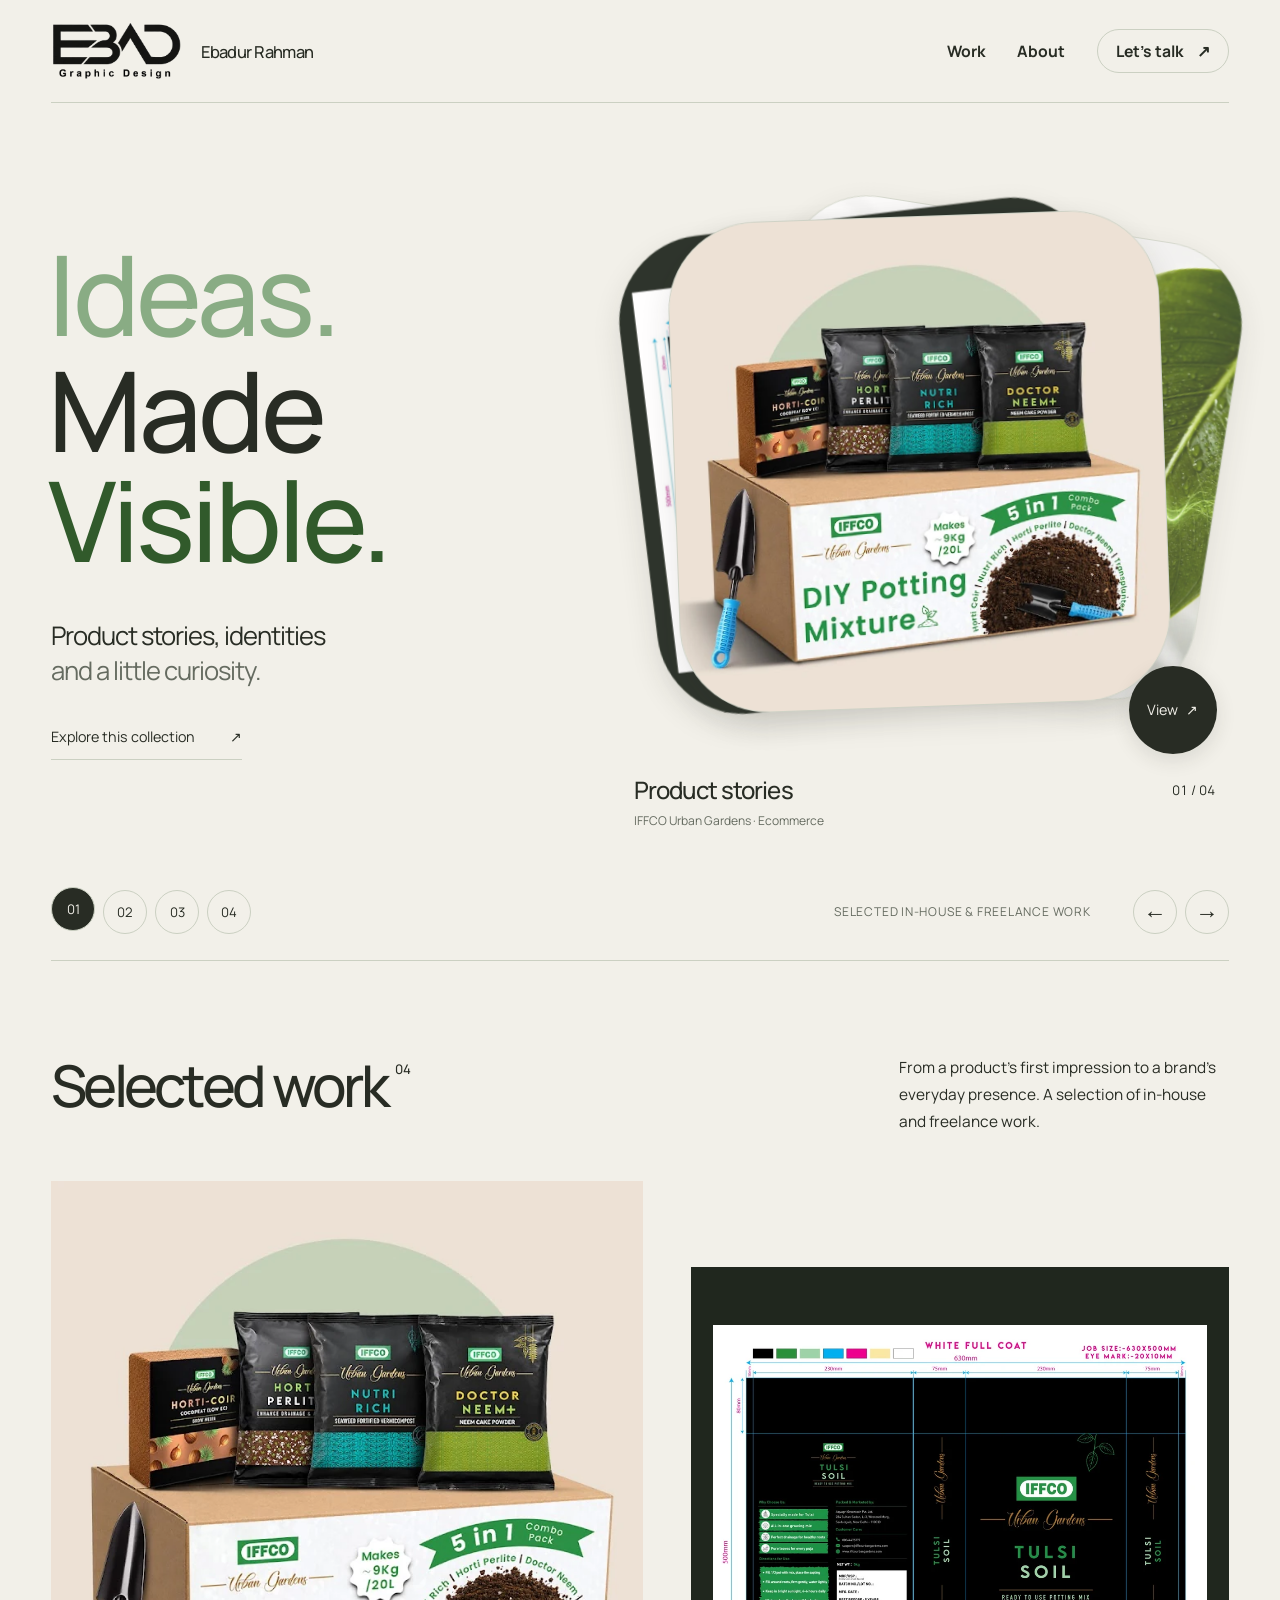
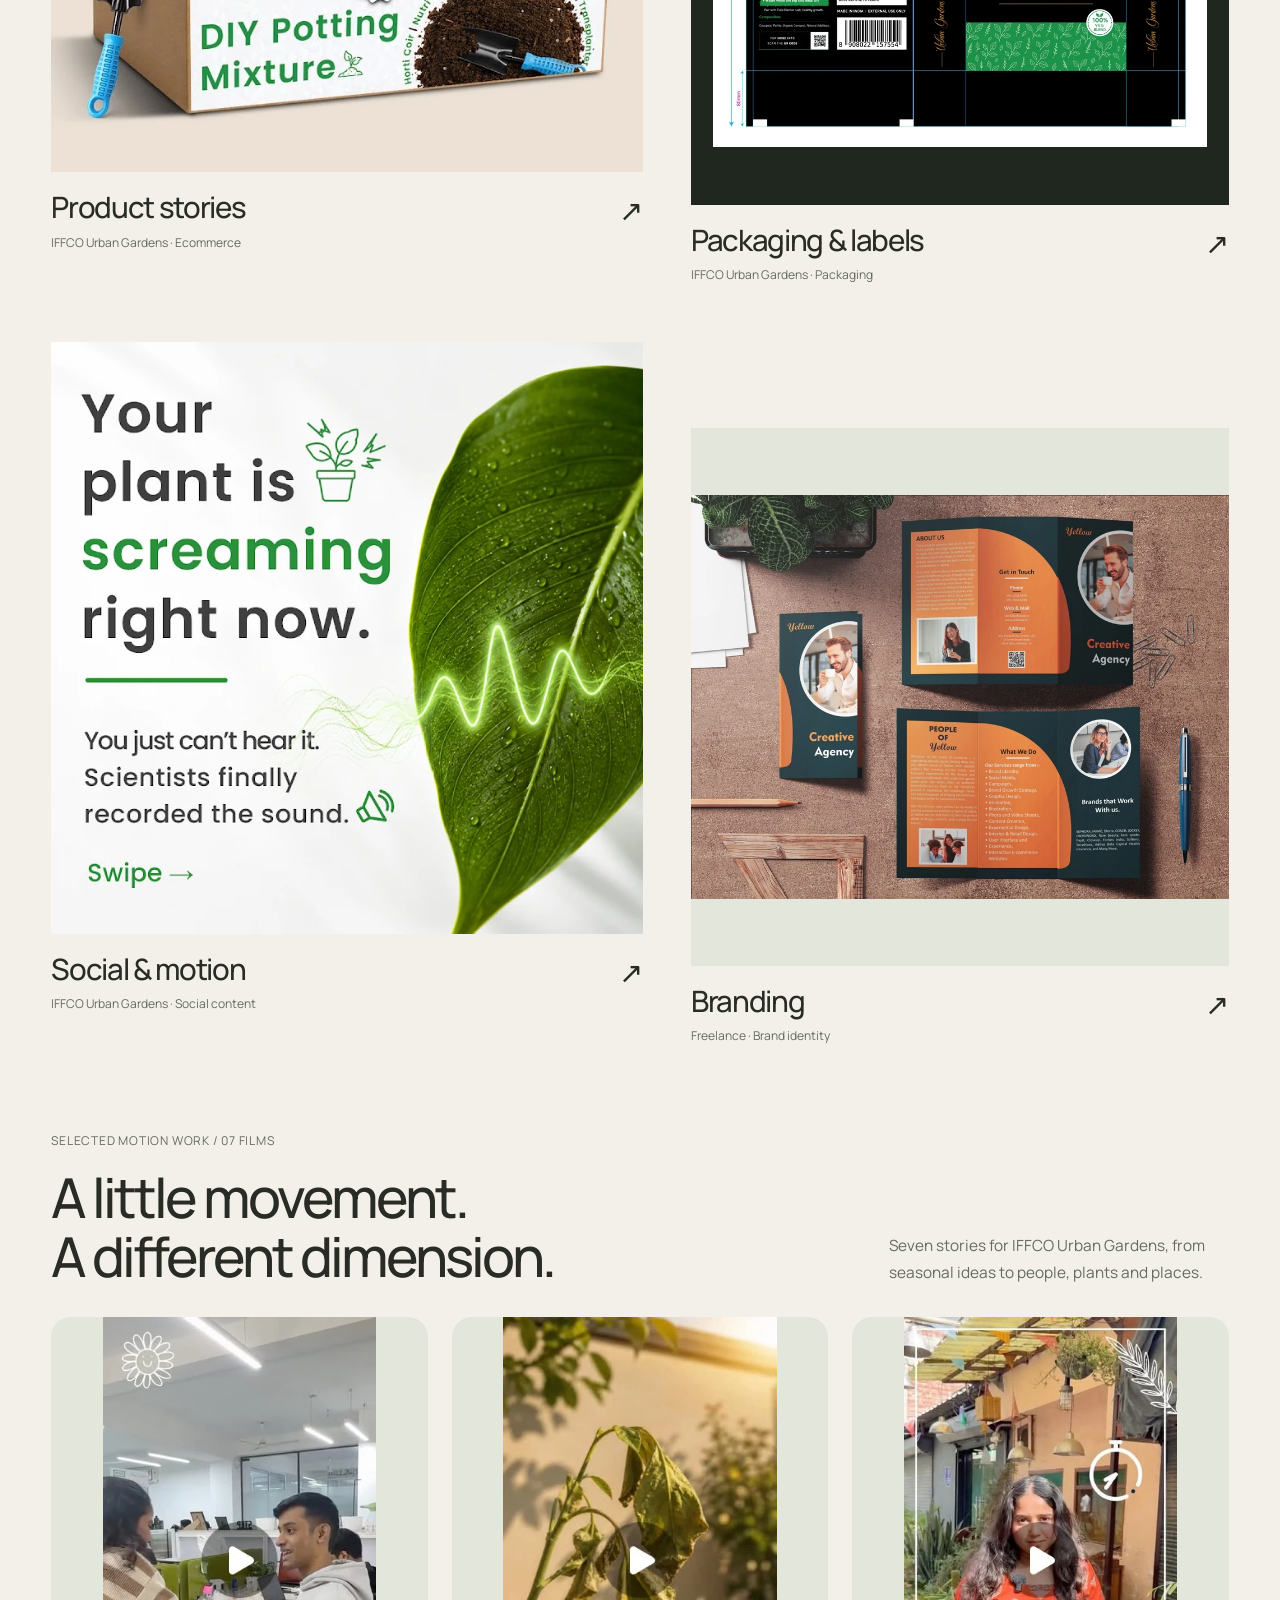
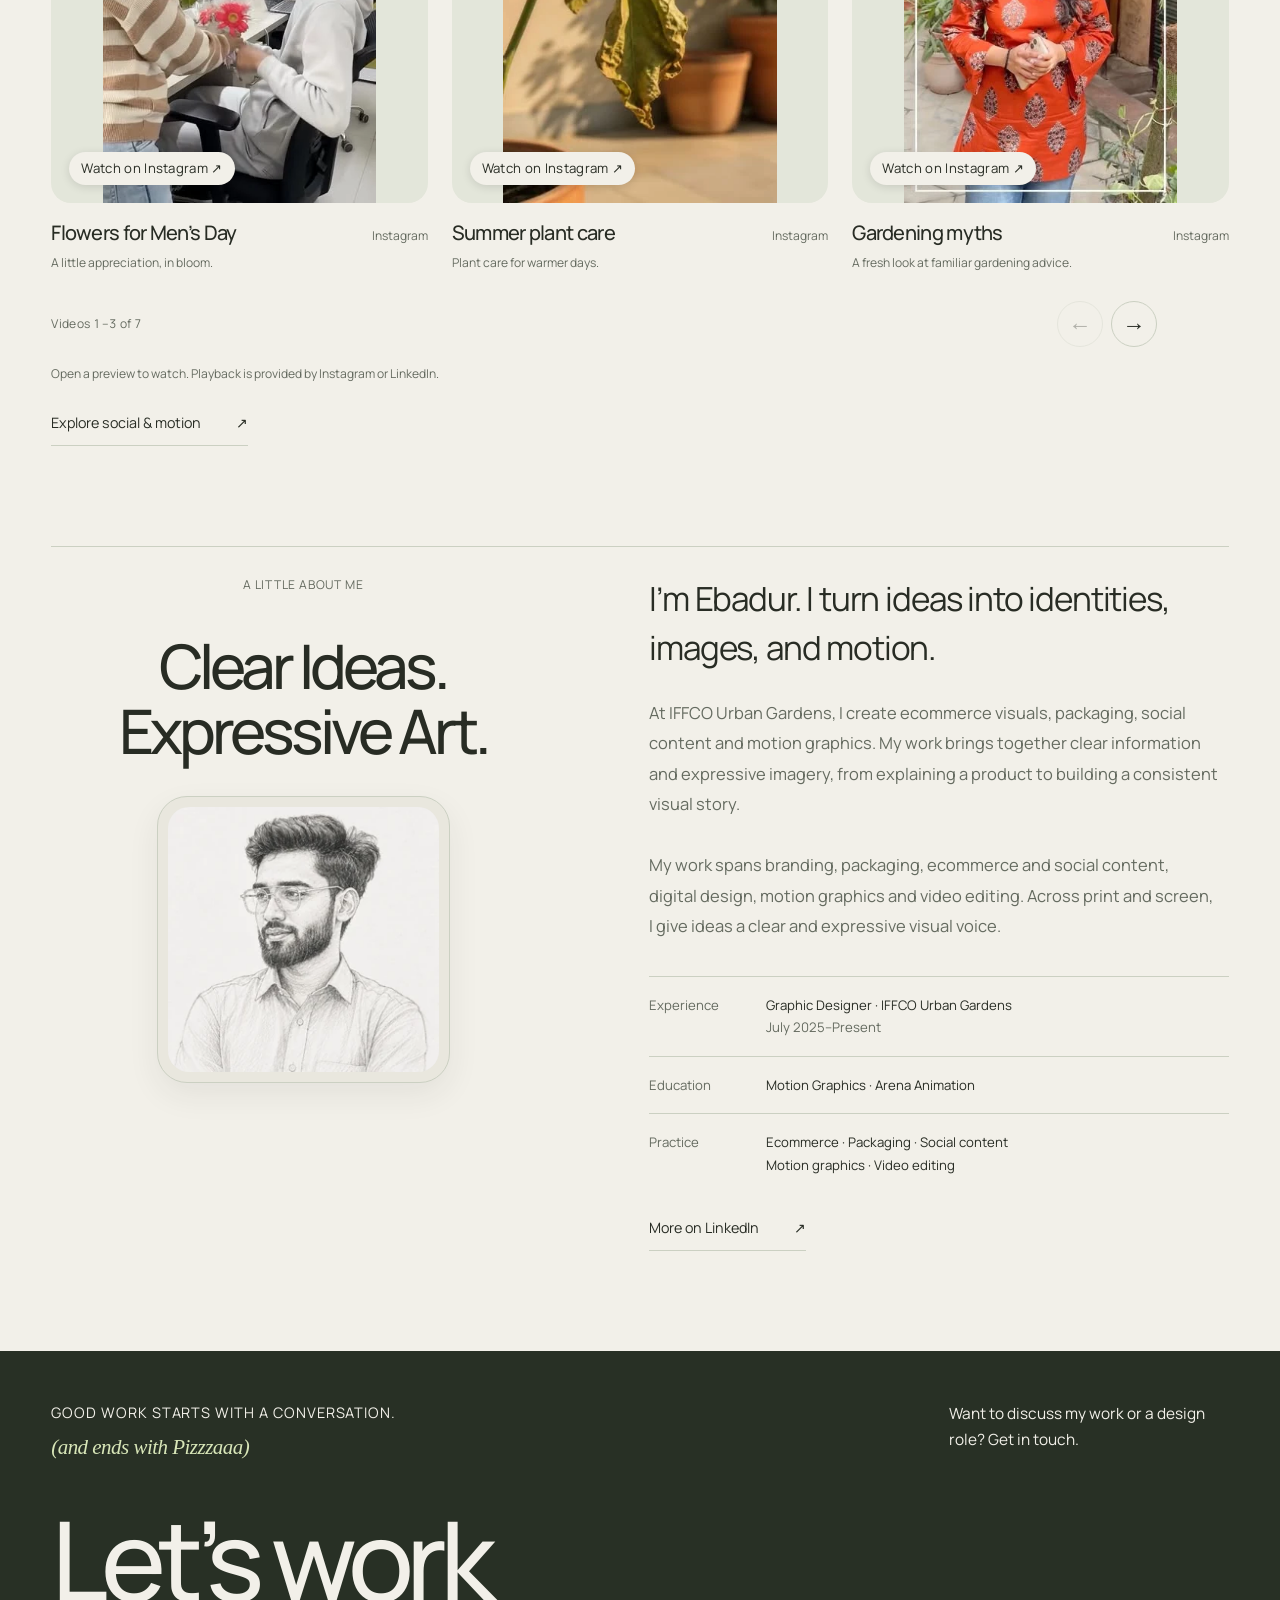
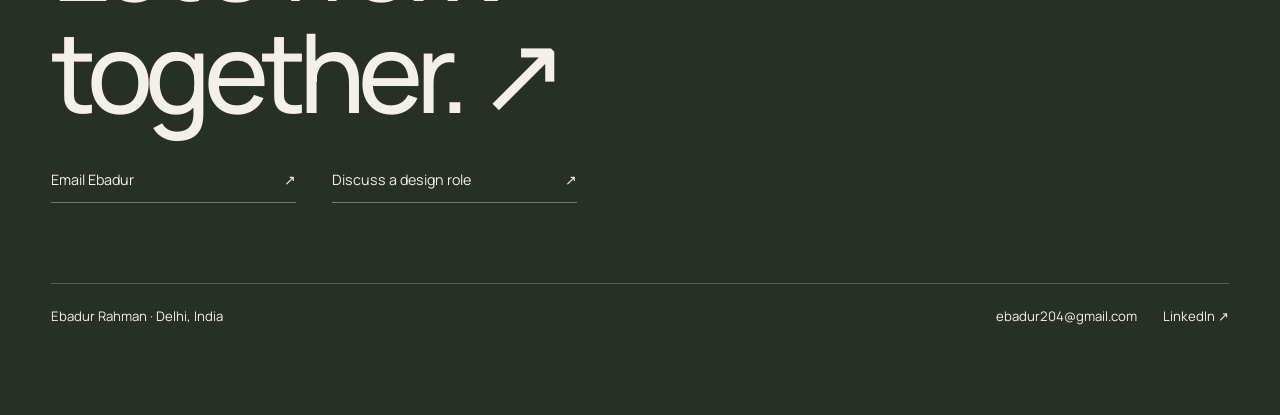
==== index.html @ c2dd3a6b "Add files via upload" ====
<!doctype html>
<html lang="en"><head><meta charset="utf-8"><meta name="viewport" content="width=device-width,initial-scale=1"><meta name="theme-color" content="#f2f0e9"><title>Ebadur Rahman — Graphic Designer &amp; Video Editor</title><meta name="description" content="Graphic design and motion for products and brands. Explore Ebadur Rahman’s ecommerce, packaging, social and identity work."><meta property="og:type" content="website"><meta property="og:title" content="Ebadur Rahman — Graphic Designer &amp; Video Editor"><meta property="og:description" content="Graphic design and motion for products and brands. Explore Ebadur Rahman’s ecommerce, packaging, social and identity work."><meta name="twitter:card" content="summary"><link rel="icon" href="./favicon.svg" type="image/svg+xml"><link rel="preload" href="./assets/manrope-latin.woff2" as="font" type="font/woff2" crossorigin><link rel="stylesheet" href="./styles.css?v=20261007-launch"><link rel="stylesheet" href="./card-previews.css?v=20261007-launch"><link rel="stylesheet" href="./motion-gallery.css?v=20261007-social"><script src="./app.js?v=20261007-launch" defer></script><script src="./card-previews.js?v=20261007-launch" defer></script><script src="./motion-gallery.js?v=20261007-social" defer></script><script src="./hero-words.js?v=20261007-launch" defer></script><link rel="stylesheet" href="./artwork-viewer.css?v=20261007-launch"><script src="./artwork-viewer.js?v=20261007-launch" defer></script><script src="./return-control.js?v=20261007-launch" defer></script><link rel="stylesheet" href="./social-embeds.css?v=20261007-social"><script src="./social-embeds.js?v=20261007-social" defer></script></head><body data-base="./" id="top"><a class="skip-link" href="#main">Skip to content</a><div class="read-progress" aria-hidden="true"></div>
<header class="site-header wrap"><a class="logo" href="./" aria-label="Ebadur Rahman — home"><span class="logo-mark" data-logo-index="0"><span class="logo-frame" data-logo-active="true" aria-hidden="true"><img src="./assets/display/logo-graphic-design-400.webp" width="400" height="185" alt="" decoding="async"></span><span class="logo-frame" data-logo-active="false" aria-hidden="true"><img src="./assets/display/logo-motion-graphics-400.webp" width="400" height="185" alt="" decoding="async"></span><span class="logo-frame" data-logo-active="false" aria-hidden="true"><img src="./assets/display/logo-uiux-400.webp" width="400" height="185" alt="" decoding="async"></span></span><span class="header-name">Ebadur Rahman</span></a><nav class="site-nav" aria-label="Main navigation"><a href="./#work">Work</a><a href="./#about">About</a><a class="pill" href="#contact">Let’s talk <span class="arrow" aria-hidden="true">↗</span></a></nav></header><main id="main"><section class="hero wrap" aria-labelledby="hero-title"><div class="hero-copy"><h1 id="hero-title" aria-label="Ideas. Made Visual."><span class="text-mask" aria-hidden="true"><span class="hero-ideas">Ideas.</span></span><span class="text-mask" aria-hidden="true"><span>Made <span class="hero-visual" data-hero-words aria-hidden="true"><span class="hero-word" data-hero-word data-word-active="true">Visual.</span><span class="hero-word" data-hero-word data-word-active="false">Visible.</span><span class="hero-word" data-hero-word data-word-active="false">Visceral.</span></span></span></span></h1><p class="hero-intro">Product stories, identities<br><span>and a little curiosity.</span></p><a class="text-link" href="work/product-stories/" data-selected-link data-project-link>Explore this collection <span class="arrow" aria-hidden="true">↗</span></a></div><div class="artwork-feature" data-deck><div class="artwork-stage" aria-label="Selected artwork stack. Use the numbered controls to explore collections."><div class="artwork-deck"><div class="deck-layer" data-depth="2" data-kind="social" aria-hidden="true"><img src="./assets/social-1.webp" srcset="./assets/social-1-480.webp 480w, ./assets/social-1.webp 720w" sizes="(max-width: 720px) 90vw, 46vw" width="720" height="720" alt="" class="" loading="eager" decoding="async"></div><div class="deck-layer" data-depth="1" data-kind="packaging" aria-hidden="true"><img src="./assets/display/packaging-tulsi-soil-960.webp" sizes="(max-width: 720px) 90vw, 46vw" width="1600" height="1367" alt="" class="" loading="eager" decoding="async"  srcset="./assets/display/packaging-tulsi-soil-480.webp 480w, ./assets/display/packaging-tulsi-soil-960.webp 960w, ./assets/display/packaging-tulsi-soil-1600.webp 1600w"></div><div class="deck-layer" data-depth="0" data-kind="product"><img src="./assets/ecommerce-1.webp" srcset="./assets/ecommerce-1-480.webp 480w, ./assets/ecommerce-1.webp 720w" sizes="(max-width: 720px) 90vw, 46vw" width="720" height="720" alt="IFFCO Urban Gardens DIY Potting Mixture packs in a cream and sage product composition" class="" fetchpriority="high" decoding="async"></div></div><a class="view-orb" href="work/product-stories/" data-selected-link data-project-link aria-label="View Product stories">View <span aria-hidden="true">↗</span></a></div><div class="artwork-caption" aria-live="polite" aria-atomic="true"><div><h2 data-title>Product stories</h2><p data-meta>IFFCO Urban Gardens · Ecommerce</p></div><span class="counter" data-counter>01 / 04</span></div></div></section><div class="deck-controls wrap js-only"><div class="deck-tabs" role="group" aria-label="Choose a collection"><button type="button" data-select="0" aria-label="01 Product stories" aria-pressed="true">01</button><button type="button" data-select="1" aria-label="02 Packaging &amp; labels" aria-pressed="false">02</button><button type="button" data-select="2" aria-label="03 Social &amp; motion" aria-pressed="false">03</button><button type="button" data-select="3" aria-label="04 Branding" aria-pressed="false">04</button></div><span class="eyebrow muted">Selected in-house &amp; freelance work</span><div class="deck-arrows"><button type="button" data-step="-1" aria-label="Previous collection">←</button><button type="button" data-step="1" aria-label="Next collection">→</button></div></div>
<section class="section wrap" id="work" aria-labelledby="work-title"><div class="section-heading" data-reveal><h2 id="work-title">Selected work<sup aria-hidden="true">04</sup></h2><p>From a product’s first impression to a brand’s everyday presence. A selection of in-house and freelance work.</p></div><div class="work-grid"><a class="work-card" href="work/product-stories/" data-project-link data-reveal data-preview><span class="work-art product"><img src="./assets/ecommerce-1.webp" srcset="./assets/ecommerce-1-480.webp 480w, ./assets/ecommerce-1.webp 720w" sizes="(max-width: 720px) 90vw, 46vw" width="720" height="720" alt="IFFCO Urban Gardens DIY Potting Mixture packs in a cream and sage product composition" class="work-cover work-preview-frame" data-preview-frame="0" data-preview-current="true" loading="lazy" decoding="async"><img data-preview-src="./assets/ecommerce-4.webp" data-preview-srcset="./assets/ecommerce-4-480.webp 480w, ./assets/ecommerce-4.webp 720w" sizes="(max-width: 720px) 90vw, 46vw" width="720" height="720" alt="" aria-hidden="true" class="work-alternate work-preview-frame" data-preview-frame="1" data-preview-current="false" loading="lazy" decoding="async"><img data-preview-src="./assets/ecommerce-6.webp" data-preview-srcset="./assets/ecommerce-6-480.webp 480w, ./assets/ecommerce-6.webp 720w" sizes="(max-width: 720px) 90vw, 46vw" width="720" height="720" alt="" aria-hidden="true" class="work-preview work-preview-frame" data-preview-frame="2" data-preview-current="false" loading="lazy" decoding="async"><span class="work-open" aria-hidden="true">Explore More <span>↗</span></span></span><div class="work-info"><h3>Product stories</h3><p>IFFCO Urban Gardens · Ecommerce</p><span class="arrow" aria-hidden="true">↗</span></div></a><a class="work-card" href="work/packaging-labels/" data-project-link data-reveal data-preview><span class="work-art packaging"><img src="./assets/display/packaging-tulsi-soil-960.webp" sizes="(max-width: 720px) 90vw, 46vw" width="1600" height="1367" alt="IFFCO Tulsi Soil packaging layout in black and green with front, back, side panels and print guides" class="work-cover work-preview-frame" loading="lazy" decoding="async" data-preview-frame="0" data-preview-current="true" srcset="./assets/display/packaging-tulsi-soil-480.webp 480w, ./assets/display/packaging-tulsi-soil-960.webp 960w, ./assets/display/packaging-tulsi-soil-1600.webp 1600w"><img data-preview-src="./assets/display/packaging-epsom-salt-960.webp" sizes="(max-width: 720px) 90vw, 46vw" width="5000" height="4273" alt="" class="work-alternate work-preview-frame" loading="lazy" decoding="async" data-preview-frame="1" data-preview-current="false" data-preview-srcset="./assets/display/packaging-epsom-salt-480.webp 480w, ./assets/display/packaging-epsom-salt-960.webp 960w, ./assets/display/packaging-epsom-salt-1600.webp 1600w, ./assets/display/packaging-epsom-salt-2160.webp 2160w"><img data-preview-src="./assets/display/packaging-npk-960.webp" sizes="(max-width: 720px) 90vw, 46vw" width="1600" height="540" alt="" class="work-alternate work-preview-frame" loading="lazy" decoding="async" data-preview-frame="2" data-preview-current="false" data-preview-srcset="./assets/display/packaging-npk-480.webp 480w, ./assets/display/packaging-npk-960.webp 960w, ./assets/display/packaging-npk-1600.webp 1600w"><span class="work-open" aria-hidden="true">Explore More <span>↗</span></span></span><div class="work-info"><h3>Packaging &amp; labels</h3><p>IFFCO Urban Gardens · Packaging</p><span class="arrow" aria-hidden="true">↗</span></div></a><a class="work-card" href="work/social-motion/" data-project-link data-reveal data-preview><span class="work-art social"><img src="./assets/social-1.webp" srcset="./assets/social-1-480.webp 480w, ./assets/social-1.webp 720w" sizes="(max-width: 720px) 90vw, 46vw" width="720" height="720" alt="Green leaf and a luminous waveform beside the headline Your plant is screaming right now" class="work-cover work-preview-frame" data-preview-frame="0" data-preview-current="true" loading="lazy" decoding="async"><img data-preview-src="./assets/social-2.webp" data-preview-srcset="./assets/social-2-480.webp 480w, ./assets/social-2.webp 720w" sizes="(max-width: 720px) 90vw, 46vw" width="720" height="720" alt="" aria-hidden="true" class="work-alternate work-preview-frame" data-preview-frame="1" data-preview-current="false" loading="lazy" decoding="async"><img data-preview-src="./assets/social-3.webp" data-preview-srcset="./assets/social-3-480.webp 480w, ./assets/social-3.webp 720w" sizes="(max-width: 720px) 90vw, 46vw" width="720" height="720" alt="" aria-hidden="true" class="work-preview work-preview-frame" data-preview-frame="2" data-preview-current="false" loading="lazy" decoding="async"><span class="work-open" aria-hidden="true">Explore More <span>↗</span></span></span><div class="work-info"><h3>Social &amp; motion</h3><p>IFFCO Urban Gardens · Social content</p><span class="arrow" aria-hidden="true">↗</span></div></a><a class="work-card" href="work/bright-edge/" data-project-link data-reveal data-preview><span class="work-art brand"><img src="./assets/display/branding-yellow-agency-trifold-960.webp" sizes="(max-width: 720px) 90vw, 46vw" width="1600" height="1200" alt="Yellow creative agency brochure mockups in orange and dark teal" class="work-cover work-preview-frame" data-preview-frame="0" data-preview-current="true" loading="lazy" decoding="async" srcset="./assets/display/branding-yellow-agency-trifold-480.webp 480w, ./assets/display/branding-yellow-agency-trifold-960.webp 960w, ./assets/branding-yellow-agency-trifold.jpeg 1600w"><img data-preview-src="./assets/display/branding-red-dash-media-brochure-960.webp" sizes="(max-width: 720px) 90vw, 46vw" width="1600" height="1200" alt="" aria-hidden="true" class="work-alternate work-preview-frame" data-preview-frame="1" data-preview-current="false" loading="lazy" decoding="async" data-preview-srcset="./assets/display/branding-red-dash-media-brochure-480.webp 480w, ./assets/display/branding-red-dash-media-brochure-960.webp 960w, ./assets/display/branding-red-dash-media-brochure-1600.webp 1600w"><img data-preview-src="./assets/display/brightedge-sign-960.webp" sizes="(max-width: 720px) 90vw, 46vw" width="1400" height="1938" alt="" aria-hidden="true" class="work-preview work-preview-frame" data-preview-frame="2" data-preview-current="false" loading="lazy" decoding="async" data-preview-srcset="./assets/display/brightedge-sign-480.webp 480w, ./assets/display/brightedge-sign-960.webp 960w, ./assets/display/brightedge-sign-1400.webp 1400w"><span class="work-open" aria-hidden="true">Explore More <span>↗</span></span></span><div class="work-info"><h3>Branding</h3><p>Freelance · Brand identity</p><span class="arrow" aria-hidden="true">↗</span></div></a></div></section>
<section class="film-gallery wrap" id="motion" aria-labelledby="home-motion-title" data-motion-gallery><div class="film-gallery-heading"><div><p class="eyebrow muted">Selected motion work / 07 films</p><h2 id="home-motion-title">A little movement.<br>A different dimension.</h2></div><p>Seven stories for IFFCO Urban Gardens, from seasonal ideas to people, plants and places.</p></div><p class="sr-only" id="home-motion-help">When this gallery is focused, use the left and right arrow keys to scroll between videos. Open a preview to watch its original social post.</p><div class="motion-rail" id="home-motion-rail" data-motion-rail role="group" aria-label="Seven selected films" aria-describedby="home-motion-help" tabindex="0"><article class="motion-card" aria-labelledby="home-film-1-title"><div class="motion-player"><a class="motion-preview" data-social-video data-video-index="0" data-video-title="Flowers for Men’s Day" data-provider="Instagram" data-embed-src="https://www.instagram.com/p/DRTbIB-DezY/embed/?cr=1&amp;v=14" href="https://www.instagram.com/p/DRTbIB-DezY/" target="_blank" rel="noopener noreferrer" aria-label="Watch Flowers for Men’s Day on Instagram"><img src="./assets/social-video-01.webp" alt="Preview of Flowers for Men’s Day" width="360" height="640" loading="lazy" decoding="async"><span class="motion-preview-label">Watch on Instagram ↗</span></a></div><div class="motion-card-heading"><h3 id="home-film-1-title">Flowers for Men’s Day</h3><span class="motion-platform">Instagram</span></div><p class="motion-card-meta">A little appreciation, in bloom.</p></article><article class="motion-card" aria-labelledby="home-film-2-title"><div class="motion-player"><a class="motion-preview" data-social-video data-video-index="1" data-video-title="Summer plant care" data-provider="Instagram" data-embed-src="https://www.instagram.com/p/DZB9IclFeFu/embed/?cr=1&amp;v=14" href="https://www.instagram.com/reel/DZB9IclFeFu/" target="_blank" rel="noopener noreferrer" aria-label="Watch Summer plant care on Instagram"><img src="./assets/social-video-02.webp" alt="Preview of Summer plant care" width="361" height="640" loading="lazy" decoding="async"><span class="motion-preview-label">Watch on Instagram ↗</span></a></div><div class="motion-card-heading"><h3 id="home-film-2-title">Summer plant care</h3><span class="motion-platform">Instagram</span></div><p class="motion-card-meta">Plant care for warmer days.</p></article><article class="motion-card" aria-labelledby="home-film-3-title"><div class="motion-player"><a class="motion-preview" data-social-video data-video-index="2" data-video-title="Gardening myths" data-provider="Instagram" data-embed-src="https://www.instagram.com/p/DZmBWjbIF2E/embed/?cr=1&amp;v=14" href="https://www.instagram.com/reel/DZmBWjbIF2E/" target="_blank" rel="noopener noreferrer" aria-label="Watch Gardening myths on Instagram"><img src="./assets/social-video-03.webp" alt="Preview of Gardening myths" width="360" height="640" loading="lazy" decoding="async"><span class="motion-preview-label">Watch on Instagram ↗</span></a></div><div class="motion-card-heading"><h3 id="home-film-3-title">Gardening myths</h3><span class="motion-platform">Instagram</span></div><p class="motion-card-meta">A fresh look at familiar gardening advice.</p></article><article class="motion-card" aria-labelledby="home-film-4-title"><div class="motion-player"><a class="motion-preview" data-social-video data-video-index="3" data-video-title="New Year plant stories" data-provider="Instagram" data-embed-src="https://www.instagram.com/p/DStzoTmDAmr/embed/?cr=1&amp;v=14" href="https://www.instagram.com/reel/DStzoTmDAmr/" target="_blank" rel="noopener noreferrer" aria-label="Watch New Year plant stories on Instagram"><img src="./assets/social-video-04.webp" alt="Preview of New Year plant stories" width="512" height="640" loading="lazy" decoding="async"><span class="motion-preview-label">Watch on Instagram ↗</span></a></div><div class="motion-card-heading"><h3 id="home-film-4-title">New Year plant stories</h3><span class="motion-platform">Instagram</span></div><p class="motion-card-meta">Starting a new year with a little green.</p></article><article class="motion-card" aria-labelledby="home-film-5-title"><div class="motion-player"><a class="motion-preview" data-social-video data-video-index="4" data-video-title="Gardens through Gardeners’ Lens" data-provider="LinkedIn" data-embed-src="https://www.linkedin.com/embed/feed/update/urn:li:activity:7495807704121167872?compact=true" href="https://www.linkedin.com/posts/iffcourbangardens_gardens-through-gardeners-lens-world-photography-activity-7495807704121167872-G7z3" target="_blank" rel="noopener noreferrer" aria-label="Watch Gardens through Gardeners’ Lens on LinkedIn"><img src="./assets/social-video-05.webp" alt="Preview of Gardens through Gardeners’ Lens" width="540" height="960" loading="lazy" decoding="async"><span class="motion-preview-label">Watch on LinkedIn ↗</span></a></div><div class="motion-card-heading"><h3 id="home-film-5-title">Gardens through Gardeners’ Lens</h3><span class="motion-platform">LinkedIn</span></div><p class="motion-card-meta">World Photography Day.</p></article><article class="motion-card" aria-labelledby="home-film-6-title"><div class="motion-player"><a class="motion-preview" data-social-video data-video-index="5" data-video-title="A greener workstation" data-provider="LinkedIn" data-embed-src="https://www.linkedin.com/embed/feed/update/urn:li:activity:7461013797382553601?compact=true" href="https://www.linkedin.com/posts/iffcourbangardens_indias-summers-vs-wrokstation-activity-7461013797382553601-vaxZ" target="_blank" rel="noopener noreferrer" aria-label="Watch A greener workstation on LinkedIn"><img src="./assets/social-video-06.webp" alt="Preview of A greener workstation" width="720" height="792" loading="lazy" decoding="async"><span class="motion-preview-label">Watch on LinkedIn ↗</span></a></div><div class="motion-card-heading"><h3 id="home-film-6-title">A greener workstation</h3><span class="motion-platform">LinkedIn</span></div><p class="motion-card-meta">India’s summers, workspaces and greenery.</p></article><article class="motion-card" aria-labelledby="home-film-7-title"><div class="motion-player"><a class="motion-preview" data-social-video data-video-index="6" data-video-title="The Garden Nest" data-provider="LinkedIn" data-embed-src="https://www.linkedin.com/embed/feed/update/urn:li:activity:7453312917422149632?compact=true" href="https://www.linkedin.com/posts/iffcourbangardens_murali-krishna-founder-of-the-garden-nest-activity-7453312917422149632-hyEy" target="_blank" rel="noopener noreferrer" aria-label="Watch The Garden Nest on LinkedIn"><img src="./assets/social-video-07.webp" alt="Preview of The Garden Nest" width="698" height="960" loading="lazy" decoding="async"><span class="motion-preview-label">Watch on LinkedIn ↗</span></a></div><div class="motion-card-heading"><h3 id="home-film-7-title">The Garden Nest</h3><span class="motion-platform">LinkedIn</span></div><p class="motion-card-meta">Murali Krishna shares his IFFCO Urban Gardens experience.</p></article></div><div class="motion-rail-controls" hidden><p class="motion-rail-status" data-motion-status role="status" aria-live="polite" aria-atomic="true">7 videos</p><div class="motion-rail-buttons"><button class="motion-rail-button" type="button" data-motion-prev aria-label="Previous video" aria-controls="home-motion-rail" disabled>←</button><button class="motion-rail-button" type="button" data-motion-next aria-label="Next video" aria-controls="home-motion-rail">→</button></div></div><p class="film-gallery-note">Open a preview to watch. Playback is provided by Instagram or LinkedIn.</p><a class="text-link film-gallery-link" href="./work/social-motion/">Explore social &amp; motion <span class="arrow" aria-hidden="true">↗</span></a></section>
<section class="about wrap" id="about" aria-labelledby="about-title"><div class="about-identity" data-reveal><p class="eyebrow muted">A little about me</p><h2 id="about-title">Clear Ideas.<br>Expressive Art.</h2><figure class="about-portrait"><img src="./assets/display/ebadur-portrait-277.webp" alt="Black-and-white illustrated portrait of Ebadur Rahman" width="277" height="271" loading="lazy" decoding="async"></figure></div><div data-reveal><p class="about-intro">I’m Ebadur. I turn ideas into identities, images, and motion.</p><p class="about-description">At IFFCO Urban Gardens, I create ecommerce visuals, packaging, social content and motion graphics. My work brings together clear information and expressive imagery, from explaining a product to building a consistent visual story.<br><br>My work spans branding, packaging, ecommerce and social content, digital design, motion graphics and video editing. Across print and screen, I give ideas a clear and expressive visual voice.</p><dl class="facts"><div><dt>Experience</dt><dd>Graphic Designer · IFFCO Urban Gardens<br><span class="muted">July 2025–Present</span></dd></div><div><dt>Education</dt><dd>Motion Graphics · Arena Animation</dd></div><div><dt>Practice</dt><dd>Ecommerce · Packaging · Social content<br>Motion graphics · Video editing</dd></div></dl><a class="text-link" href="https://www.linkedin.com/in/ebadur-rahman-415523361" target="_blank" rel="noopener noreferrer">More on LinkedIn <span class="arrow" aria-hidden="true">↗</span></a></div></section></main><footer class="contact" id="contact"><div class="wrap"><div class="contact-top"><p class="eyebrow">Good work starts with a conversation.<span class="contact-aside">(and ends with Pizzzaaa)</span></p><p>Want to discuss my work or a design role? Get in touch.</p></div><h2>Let’s work<span>together. <span aria-hidden="true" style="display:inline">↗</span></span></h2><div class="contact-actions"><a class="text-link" href="mailto:ebadur204@gmail.com">Email Ebadur <span class="arrow" aria-hidden="true">↗</span></a><a class="text-link" href="mailto:ebadur204@gmail.com?subject=Let%E2%80%99s%20discuss%20a%20design%20role">Discuss a design role <span class="arrow" aria-hidden="true">↗</span></a></div><div class="footer-bottom"><span>Ebadur Rahman · Delhi, India</span><div class="footer-links"><a href="mailto:ebadur204@gmail.com">ebadur204@gmail.com</a><a href="https://www.linkedin.com/in/ebadur-rahman-415523361" target="_blank" rel="noopener noreferrer">LinkedIn ↗</a></div></div></div></footer>
<a class="floating-return" hidden href="#top" aria-label="Back to top" title="Back to top"><svg viewBox="0 0 24 24" aria-hidden="true"><path d="M12 20V4m-7 7 7-7 7 7"/></svg></a>
<dialog class="art-dialog" aria-label="Artwork viewer"><div class="dialog-top"><p data-dialog-caption aria-live="polite"></p><button type="button" class="dialog-close" data-dialog-close aria-label="Close artwork viewer">Close ×</button></div><img class="dialog-image" alt=""><div class="dialog-bottom"><span data-dialog-count aria-live="polite"></span><div class="dialog-controls"><button class="circle-button" type="button" data-dialog-prev aria-label="Previous artwork">←</button><button class="circle-button" type="button" data-dialog-next aria-label="Next artwork">→</button></div></div></dialog></body></html>
---- styles.css ----
/* Ebadur Rahman — portfolio. The artwork is the color palette. */
@font-face{font-family:Manrope;src:url('assets/manrope-latin.woff2') format('woff2');font-weight:200 800;font-style:normal;font-display:swap}
:root{color-scheme:light;--paper:#f2f0e9;--ink:#282c24;--muted:#656b60;--line:#cbd0c2;--mat:#e3e6da;--accent:#465d36;--dark:#283025;--ease:cubic-bezier(.2,.8,.2,1);--gutter:clamp(20px,4vw,72px)}
*{box-sizing:border-box}html{scroll-behavior:smooth;scroll-padding-top:30px}body{margin:0;background:var(--paper);color:var(--ink);font-family:Manrope,Arial,sans-serif;font-size:17.6px;-webkit-font-smoothing:antialiased}body:has(dialog[open]){overflow:hidden}::selection{background:#d3dcc5;color:#282c24}a{color:inherit;text-decoration:none}button{font:inherit;color:inherit;cursor:pointer}button,a{-webkit-tap-highlight-color:transparent}button{border:0;background:none}img{display:block;max-width:100%;height:auto}h1,h2,h3,p,figure{margin:0}h1,h2,h3{font-weight:500}a:focus-visible,button:focus-visible{outline:2px solid var(--accent);outline-offset:6px}button:disabled{cursor:default} [hidden]{display:none!important}.wrap{width:min(calc(100% - var(--gutter)*2),1400px);margin-inline:auto}.skip-link{position:absolute;top:-100px;left:20px;z-index:20;background:var(--ink);color:var(--paper);padding:14px 22px}.skip-link:focus{top:12px}.sr-only{position:absolute;width:1px;height:1px;padding:0;overflow:hidden;clip:rect(0,0,0,0);white-space:nowrap;border:0}.eyebrow{font-size:12.1px;line-height:1.6;letter-spacing:.065em;text-transform:uppercase}.muted{color:var(--muted)}.arrow{display:inline-block;transition:transform .3s var(--ease)}
.site-header{display:flex;align-items:center;justify-content:space-between;gap:24px;padding-block:20px;border-bottom:1px solid var(--line)}.logo{font-size:27px;font-weight:600;letter-spacing:-2px;min-height:44px;display:inline-flex;align-items:center}.site-nav{display:flex;align-items:center;gap:32px;font-size:15.73px;font-weight:700}.site-nav>a{min-height:44px;display:inline-flex;align-items:center;position:relative}.site-nav>a:not(.pill):after{content:'';position:absolute;inset:auto 0 8px;height:1px;background:currentColor;transform:scaleX(0);transform-origin:left;transition:transform .3s var(--ease)}.site-nav>a:hover:after{transform:scaleX(1)}.pill{border:1px solid var(--line);padding:10px 18px;border-radius:30px;gap:14px;transition:background .25s}.pill:hover{background:var(--mat)}.pill:hover .arrow{transform:translate(2px,-2px)}
.hero{display:grid;grid-template-columns:.9fr 1.1fr;align-items:center;gap:6%;padding-top:66px;padding-bottom:42px}.hero-name{margin-bottom:25px}.hero h1{font-size:clamp(68px,8.7vw,132px);line-height:.98;letter-spacing:-.035em;margin-left:-.025em}.text-mask{display:block;overflow:hidden;padding-bottom:.07em}.text-mask>span{display:block;animation:rise .85s var(--ease) both}.text-mask:nth-child(2)>span{animation-delay:.12s}.hero-role{font-size:15.4px;line-height:1.5;margin-top:20px}.hero-intro{font-size:clamp(20px,2vw,27px);letter-spacing:-.04em;line-height:1.4;max-width:360px;margin-top:36px}.hero-intro span{color:var(--muted)}.text-link{display:inline-flex;align-items:center;justify-content:space-between;gap:35px;border-bottom:1px solid var(--line);padding:13px 0;min-height:46px;font-size:14.3px}.text-link:hover .arrow{transform:translate(4px,-4px)}.hero .text-link{margin-top:25px}.artwork-feature{min-width:0}.artwork-stage{position:relative;aspect-ratio:1;perspective:1100px;touch-action:pan-y;user-select:none;margin:0 12px 22px;--mx:0deg;--my:0deg;--lift:0px}.artwork-deck{position:absolute;inset:8%;transform-style:preserve-3d;transform:rotateX(var(--mx)) rotateY(var(--my)) translateY(var(--lift));transition:transform .3s var(--ease)}.deck-layer{position:absolute;inset:0;display:flex;align-items:center;justify-content:center;overflow:hidden;background:var(--mat);border:1px solid rgba(101,107,96,.16);box-shadow:0 12px 30px rgba(40,44,36,.12);transform-origin:50% 80%;transition:transform .65s var(--ease),opacity .45s}.deck-layer img{width:100%;height:100%;object-fit:contain;pointer-events:none}.deck-layer[data-depth='2']{transform:translate(9%,-5%) rotate(9deg) scale(.94);opacity:.8}.deck-layer[data-depth='1']{transform:translate(-6%,-2%) rotate(-7deg) scale(.98);opacity:.94}.deck-layer[data-depth='0']{transform:rotate(-2deg);opacity:1}.deck-layer[data-kind='packaging']{background:#20271e;padding:16px}.artwork-stage:hover{--lift:-5px}.artwork-stage:hover .deck-layer[data-depth='2']{transform:translate(12%,-7%) rotate(12deg) scale(.94)}.artwork-stage:hover .deck-layer[data-depth='1']{transform:translate(-9%,-3%) rotate(-10deg) scale(.98)}.view-orb{position:absolute;right:0;bottom:0;width:88px;height:88px;border-radius:50%;background:var(--ink);color:var(--paper);display:flex;align-items:center;justify-content:center;gap:8px;font-size:14.3px;z-index:4;transition:transform .3s var(--ease),background .25s;box-shadow:0 6px 20px rgba(40,44,36,.12)}.view-orb:hover{background:var(--accent)}.artwork-caption{display:flex;justify-content:space-between;gap:16px;margin-inline:14px}.artwork-caption h2{font-size:24px;line-height:1.2;letter-spacing:-.04em}.artwork-caption p{font-size:12.1px;line-height:1.5;color:var(--muted);margin-top:7px}.counter{font-size:13.2px;font-variant-numeric:tabular-nums;white-space:nowrap;padding-top:5px}.deck-controls{display:flex;justify-content:space-between;align-items:center;gap:22px;border-bottom:1px solid var(--line);padding:18px 0 26px}.deck-tabs,.deck-arrows{display:flex;gap:8px}.deck-tabs button,.deck-arrows button,.circle-button{height:44px;width:44px;border:1px solid var(--line);border-radius:50%;display:inline-flex;align-items:center;justify-content:center;transition:background .25s,color .25s,transform .3s;font-size:13.2px}.deck-tabs button[aria-pressed=true]{background:var(--ink);color:var(--paper);transform:translateY(-3px)}.deck-tabs button:hover{transform:translateY(-3px)}.deck-arrows button{font-size:23px}.deck-arrows button:hover,.circle-button:hover{background:var(--mat)}.deck-controls .eyebrow{margin-left:auto;margin-right:20px}.deck-instructions{font-size:12.1px;color:var(--muted)}.js-only{display:none}.has-js .js-only{display:flex}
.section{padding-top:94px;padding-bottom:12px}.section-heading{display:grid;grid-template-columns:1fr 1fr;gap:30px;align-items:start;margin-bottom:45px}.section-heading h2{font-size:clamp(44px,4.5vw,65px);line-height:1.06;letter-spacing:-.065em}.section-heading h2 sup{font-size:13.2px;letter-spacing:0;vertical-align:top;line-height:2.2;margin-left:8px}.section-heading p{font-size:15.4px;line-height:1.75;max-width:330px;justify-self:end}.work-grid{display:grid;grid-template-columns:1.1fr 1fr;gap:58px 48px}.work-card{min-width:0;display:block}.work-card:nth-child(even){margin-top:86px}.work-art{display:block;position:relative;aspect-ratio:1;overflow:hidden;background:var(--mat)}.work-art img{width:100%;height:100%;object-fit:contain;transition:transform .75s var(--ease),opacity .5s var(--ease)}.work-art .work-alternate{position:absolute;inset:0;opacity:0;transform:scale(1.035);pointer-events:none}.work-art.packaging{padding:22px;background:#20271e}.work-art.packaging .work-alternate{padding:22px}.work-card:hover .work-art>.work-cover{transform:scale(1.03)}.work-card:hover .work-alternate,.work-card:focus-visible .work-alternate{opacity:1;transform:scale(1)}.work-open{position:absolute;right:18px;bottom:18px;background:var(--paper);border-radius:30px;padding:12px 16px;font-size:13.2px;opacity:0;transform:translateY(7px);transition:transform .3s,opacity .3s;display:flex;gap:18px;align-items:center}.work-card:hover .work-open,.work-card:focus-visible .work-open{opacity:1;transform:none}.work-info{display:grid;grid-template-columns:1fr auto;gap:8px 12px;padding-top:18px}.work-info h3{font-size:clamp(23px,2.3vw,34px);letter-spacing:-.045em;line-height:1.2}.work-info p{font-size:12.1px;color:var(--muted);line-height:1.5;grid-column:1}.work-info>.arrow{grid-column:2;grid-row:1/3;font-size:29px}.work-card:hover .work-info>.arrow{transform:translate(4px,-4px)}
.playground{padding-bottom:94px}.playground .section-heading{border-top:1px solid var(--line);padding-top:28px}.play-grid{display:grid;grid-template-columns:repeat(3,1fr);gap:28px;align-items:start}.play-grid figure:nth-child(2){padding-top:48px}.play-art{display:block;aspect-ratio:4/5;background:var(--mat);padding:12px;overflow:hidden}.play-art img{width:100%;height:100%;object-fit:contain;transition:transform .5s var(--ease)}.play-art:hover img{transform:scale(1.025)}figcaption{display:flex;justify-content:space-between;gap:16px;padding-top:12px;font-size:12.1px;line-height:1.6;color:var(--muted)}.about{border-top:1px solid var(--line);padding-top:28px;padding-bottom:100px;display:grid;grid-template-columns:1fr 1.15fr;gap:8%}.about h2{font-size:clamp(43px,4.8vw,67px);line-height:1.07;letter-spacing:-.064em;margin-top:38px}.about-intro{font-size:clamp(23px,2.6vw,36px);letter-spacing:-.035em;line-height:1.45;max-width:650px}.about-description{font-size:16.5px;line-height:1.85;margin-block:26px 34px;max-width:570px;color:var(--muted)}.facts{margin:0;font-size:13.2px;line-height:1.7}.facts>div{display:grid;grid-template-columns:95px 1fr;gap:22px;border-top:1px solid var(--line);padding:17px 0}.facts dt{color:var(--muted)}.facts dd{margin:0}.about .text-link{margin-top:12px}.contact{background:var(--dark);color:var(--paper);padding-top:50px;padding-bottom:25px}.contact-top{display:flex;justify-content:space-between;gap:30px;align-items:start}.contact-top>p:last-child{font-size:15.4px;line-height:1.7;max-width:280px}.contact h2{font-size:clamp(58px,8.6vw,132px);line-height:1.02;letter-spacing:-.068em;margin-top:40px}.contact h2 span{display:block}.contact-actions{display:flex;gap:36px;flex-wrap:wrap;margin-top:30px}.contact .text-link{border-color:#737c69;min-width:245px}.contact a:focus-visible{outline-color:var(--paper)}.footer-bottom{border-top:1px solid #59614f;margin-top:80px;padding-top:22px;display:flex;justify-content:space-between;gap:25px;align-items:center;font-size:13.2px;line-height:1.6}.footer-links{display:flex;gap:26px;flex-wrap:wrap}.footer-links a:hover{text-decoration:underline}.back-top{padding-block:12px}.back-top:hover .arrow{transform:translateY(-4px)}
.project-top{padding-top:26px}.back-link{font-size:13.2px;min-height:44px;display:inline-flex;align-items:center;gap:15px}.back-link:hover .arrow{transform:translateX(-4px)}.project-heading{display:grid;grid-template-columns:1.1fr 1fr;gap:7%;padding:43px 0 48px;align-items:end}.project-heading h1{font-size:clamp(65px,7.8vw,116px);line-height:.98;letter-spacing:-.073em;margin-top:24px;overflow-wrap:normal}.project-lead{font-size:clamp(17px,1.8vw,24px);line-height:1.55;letter-spacing:-.026em;max-width:460px;padding-bottom:5px}.case-hero{display:flex;align-items:center;justify-content:center;padding:36px;background:var(--mat);position:relative;overflow:hidden}.case-hero img{width:100%;max-width:720px;max-height:760px;object-fit:contain}.case-hero.packaging{background:#20271e;padding:54px 28px}.case-hero.packaging img{max-width:1100px;max-height:580px}.case-hero .enlarge-hint{position:absolute;right:18px;bottom:18px;background:var(--paper);color:var(--ink);border-radius:30px;padding:11px 16px;font-size:12.1px}.overview{display:grid;grid-template-columns:1fr 1fr;gap:8%;padding:55px 0 66px}.overview>p{font-size:19px;line-height:1.7;letter-spacing:-.025em;max-width:570px}.gallery-heading{border-top:1px solid var(--line);padding-top:28px;display:flex;justify-content:space-between;gap:30px;align-items:end;margin-bottom:32px}.gallery-heading h2{font-size:clamp(32px,3.5vw,49px);line-height:1.12;letter-spacing:-.05em}.gallery-heading .eyebrow{padding-bottom:4px}.gallery{display:grid;grid-template-columns:1fr 1fr;gap:38px 28px}.gallery figure{min-width:0}.gallery-art{display:block;background:var(--mat);aspect-ratio:1;position:relative;overflow:hidden}.gallery-art img{width:100%;height:100%;object-fit:contain;transition:transform .45s var(--ease)}.gallery-art:hover img{transform:scale(1.02)}.gallery-art:after{content:'↗';position:absolute;right:15px;bottom:15px;width:36px;height:36px;display:grid;place-items:center;background:var(--paper);border-radius:50%;opacity:0;transition:opacity .25s}.gallery-art:hover:after,.gallery-art:focus-visible:after{opacity:1}.gallery .wide{grid-column:1/-1}.gallery .wide .gallery-art{aspect-ratio:auto;padding:35px}.gallery .wide img{max-width:680px;max-height:750px;margin:auto}.gallery.packaging-gallery{grid-template-columns:1fr}.packaging-gallery .gallery-art{aspect-ratio:auto;padding:40px;background:#20271e}.packaging-gallery img{max-height:600px;object-fit:contain}.decisions{display:grid;grid-template-columns:1fr 1fr;gap:8%;padding:80px 0}.decisions h2{font-size:clamp(35px,3.8vw,53px);line-height:1.1;letter-spacing:-.06em}.decision-list{display:grid;gap:30px}.decision-list h3{font-size:17.6px;line-height:1.5;margin-bottom:8px}.decision-list p{font-size:15.4px;line-height:1.8;color:var(--muted);max-width:500px}.next-collection{display:grid;grid-template-columns:1fr auto;gap:18px;border-top:1px solid var(--line);padding:28px 0 70px}.next-collection strong{font-weight:500;font-size:clamp(34px,4.8vw,67px);letter-spacing:-.055em;line-height:1.13;grid-column:1}.next-collection>.arrow{font-size:62px;grid-row:1/3;grid-column:2;align-self:center}.next-collection:hover>.arrow{transform:translateX(8px)}.motion-section{border-top:1px solid var(--line);padding-top:30px;margin-top:65px}.motion-layout{display:grid;grid-template-columns:1fr 1fr;gap:40px;align-items:center}.motion-copy h2{font-size:clamp(35px,4vw,55px);line-height:1.1;letter-spacing:-.055em;margin:20px 0}.motion-copy p:not(.eyebrow){font-size:16.5px;line-height:1.8;max-width:420px;color:var(--muted)}.motion-video{background:#20271e;padding:20px;text-align:center}.motion-video video{display:block;width:100%;max-height:640px;object-fit:contain}.motion-video figcaption{color:var(--muted);text-align:left}.video-transcript{font-size:13.2px;line-height:1.7;margin-top:18px}.video-transcript summary{cursor:pointer;padding-block:8px}.video-transcript p{padding-top:8px}
.art-dialog{border:0;padding:22px;background:var(--paper);color:var(--ink);width:min(1100px,calc(100% - 32px));max-width:none;max-height:calc(100dvh - 32px);overflow:auto}.art-dialog::backdrop{background:rgba(16,21,14,.84);backdrop-filter:blur(8px)}.dialog-top{display:flex;align-items:center;justify-content:space-between;gap:20px;font-size:13.2px}.dialog-top p{max-width:80%;line-height:1.5}.dialog-close{min-width:44px;min-height:44px;padding:8px 0}.dialog-image{display:block;width:100%;height:min(68dvh,760px);object-fit:contain;margin-top:12px;background:var(--mat)}.dialog-bottom{display:flex;align-items:center;justify-content:space-between;gap:20px;margin-top:15px}.dialog-bottom span{font-size:13.2px}.dialog-controls{display:flex;gap:8px}.art-dialog[open]{animation:dialog-in .3s var(--ease)}
.reveal.is-pending{opacity:0;transform:translateY(28px)}.reveal{transition:opacity .7s var(--ease),transform .7s var(--ease)}.read-progress{position:fixed;top:0;left:0;right:0;height:3px;background:var(--accent);transform:scaleX(0);transform-origin:left;z-index:20;pointer-events:none}.deck-echo{animation:caption-in .45s var(--ease) both}@keyframes rise{from{transform:translateY(105%)}to{transform:none}}@keyframes caption-in{from{opacity:0;transform:translateY(10px)}to{opacity:1;transform:none}}@keyframes dialog-in{from{opacity:0;transform:translateY(10px) scale(.985)}to{opacity:1;transform:none}}
@view-transition{navigation:auto}::view-transition-group(*){animation-duration:.55s;animation-timing-function:cubic-bezier(.2,.8,.2,1)}::view-transition-old(root){animation-duration:.22s}::view-transition-new(root){animation-duration:.4s}::view-transition-old(project-art),::view-transition-new(project-art){mix-blend-mode:normal;height:100%;object-fit:contain}
.motion-home-art{display:block;position:relative;aspect-ratio:4/3;overflow:hidden;background:var(--mat);padding:20px}.motion-home-art img{width:100%;height:100%;object-fit:contain;transition:transform .6s var(--ease)}.motion-home-art:hover img{transform:scale(1.025)}.motion-play{position:absolute;bottom:18px;right:18px;border-radius:30px;background:var(--ink);color:var(--paper);padding:13px 18px;display:flex;gap:25px;font-size:13.2px}.motion-copy .text-link{margin-top:22px}.motion-copy .motion-note{margin-top:20px;font-size:13.2px}.motion-video figcaption{color:#cbd0c2}.motion-secondary{border-top:1px solid var(--line);margin-top:55px;padding-top:45px}
@media(min-width:1700px){.hero{padding-top:88px;padding-bottom:64px}.artwork-stage{max-width:670px;margin-inline:auto}}@media(max-width:1000px){.hero{gap:4%;padding-top:47px}.hero h1{font-size:clamp(65px,9vw,100px)}.hero-intro{font-size:23px}.work-grid{gap:43px 30px}.work-card:nth-child(even){margin-top:60px}.artwork-caption h2{font-size:21px}.section{padding-top:74px}.deck-controls .eyebrow{display:none}.about{gap:6%}.contact h2{font-size:10vw}.footer-bottom{flex-wrap:wrap}.project-heading h1{font-size:8.5vw}}
@media(max-width:720px){:root{--gutter:23px}.site-header{padding-block:14px}.site-nav{gap:21px;font-size:14.52px}.pill{padding:8px 14px}.hero{grid-template-columns:1fr;gap:30px;padding-top:36px;padding-bottom:12px}.hero-name{margin-bottom:23px}.hero h1{font-size:clamp(65px,14vw,103px);max-width:560px}.hero-role{margin-top:17px;font-size:14.3px}.hero-intro{font-size:23px;max-width:340px;margin-top:22px}.hero .text-link{margin-top:15px}.artwork-feature{width:min(100%,480px);margin-inline:auto}.artwork-stage{margin-bottom:17px}.artwork-caption{margin-inline:10px}.artwork-caption h2{font-size:23px}.view-orb{width:76px;height:76px}.deck-controls{margin-top:10px;padding-top:22px}.deck-instructions{display:none}.section{padding-top:62px}.section-heading{grid-template-columns:1fr;gap:20px;margin-bottom:30px}.section-heading p{justify-self:start;font-size:14.3px;max-width:360px}.section-heading h2{font-size:48px}.work-grid{grid-template-columns:1fr;gap:38px}.work-card:nth-child(even){margin-top:0}.work-info h3{font-size:29px}.work-art.packaging{aspect-ratio:1.1}.work-open{display:none}.playground{padding-bottom:65px}.play-grid{grid-template-columns:1fr 1fr;gap:19px}.play-grid figure:nth-child(2){padding-top:32px}.play-grid figure:nth-child(3){grid-column:1/-1;width:65%;margin:auto}.play-art{padding:8px}.about{grid-template-columns:1fr;gap:30px;padding-bottom:64px}.about h2{font-size:48px;margin-top:22px}.about-intro{font-size:26px}.about-description{font-size:15.4px;margin-block:22px 28px}.contact{padding-top:35px}.contact-top{flex-direction:column;gap:17px}.contact-top>p:last-child{font-size:14.3px}.contact h2{font-size:clamp(53px,12vw,85px);margin-top:30px}.contact-actions{gap:10px;display:grid;grid-template-columns:1fr}.contact .text-link{width:100%;min-width:0}.footer-bottom{margin-top:52px;flex-direction:column;align-items:start;gap:12px}.footer-links{gap:18px}.project-top{padding-top:18px}.project-heading{grid-template-columns:1fr;gap:25px;padding:27px 0 32px}.project-heading h1{font-size:clamp(62px,12.5vw,93px);margin-top:20px}.project-lead{font-size:18px;max-width:550px}.case-hero{padding:16px}.case-hero.packaging{padding:30px 16px}.case-hero .enlarge-hint{right:10px;bottom:10px;padding:9px 12px}.overview{grid-template-columns:1fr;gap:30px;padding:35px 0 44px}.overview>p{font-size:17px}.gallery-heading{align-items:start;gap:20px}.gallery-heading h2{font-size:35px}.gallery-heading .eyebrow{max-width:110px;font-size:11px;text-align:right}.gallery{grid-template-columns:1fr;gap:28px}.gallery .wide{grid-column:auto}.gallery .wide .gallery-art{padding:0}.packaging-gallery .gallery-art{padding:16px}.decisions{grid-template-columns:1fr;gap:30px;padding:55px 0}.decisions h2{font-size:39px}.decision-list{gap:23px}.next-collection{padding-bottom:45px;gap:14px}.next-collection strong{font-size:40px}.next-collection>.arrow{font-size:44px}.motion-layout{grid-template-columns:1fr;gap:25px}.motion-section{margin-top:45px}.art-dialog{padding:14px;width:calc(100% - 20px);max-height:calc(100dvh - 20px)}.dialog-image{height:65dvh}}
@media(max-width:380px){:root{--gutter:16px}.site-nav{gap:12px}.site-nav .pill{padding:8px 11px;gap:8px}.hero h1{font-size:clamp(54px,16vw,66px)}.hero-intro{font-size:21px}.hero-name{font-size:11px}.deck-tabs,.deck-arrows{gap:4px}.deck-controls{gap:8px}.artwork-caption{margin:0}.artwork-caption h2{font-size:21px}.counter{font-size:12.1px}.view-orb{width:64px;height:64px}.section-heading h2,.about h2{font-size:41px}.work-info h3{font-size:26px}.play-grid{grid-template-columns:1fr}.play-grid figure:nth-child(2){padding:0}.play-grid figure:nth-child(3){width:100%;grid-column:auto}.play-art{aspect-ratio:1}.contact h2{font-size:50px}.facts>div{grid-template-columns:72px 1fr;gap:15px}.project-heading h1{font-size:59px}.gallery-heading h2{font-size:30px}.next-collection strong{font-size:34px}.next-collection>.arrow{font-size:34px}}
@media(hover:none){.work-alternate{display:none}.artwork-stage:hover{--lift:0px}.gallery-art:after{opacity:1}}
@media(prefers-reduced-motion:reduce){html{scroll-behavior:auto}*,*:before,*:after{animation:none!important;transition:none!important}.reveal.is-pending{opacity:1;transform:none}.artwork-deck{transform:none}.deck-layer[data-depth='1'],.deck-layer[data-depth='2']{opacity:0}.deck-layer[data-depth='0'],.artwork-stage:hover .deck-layer{transform:none}.work-card:hover .work-art>.work-cover,.play-art:hover img,.gallery-art:hover img,.deck-tabs button[aria-pressed=true],.deck-tabs button:hover{transform:none}.work-alternate{display:none}@view-transition{navigation:none}::view-transition-group(*),::view-transition-old(*),::view-transition-new(*){animation:none!important}}

/* A soft pointer-led wash keeps the artwork at the centre of the interaction. */
.glow-surface{position:relative;isolation:isolate;--glow-x:50%;--glow-y:50%}
.surface-glow{position:absolute;inset:0;z-index:2;pointer-events:none;border-radius:inherit;opacity:0;transition:opacity .45s var(--ease);background:radial-gradient(ellipse 190px 150px at var(--glow-x) var(--glow-y),rgb(168 228 169 / .34),transparent 75%),radial-gradient(ellipse 220px 180px at calc(var(--glow-x) - 85px) calc(var(--glow-y) + 40px),rgb(174 154 244 / .30),transparent 78%),radial-gradient(ellipse 160px 130px at calc(var(--glow-x) + 80px) calc(var(--glow-y) - 35px),rgb(255 216 158 / .22),transparent 78%);mix-blend-mode:screen}
.glow-active>.surface-glow{opacity:1}
.artwork-stage>.surface-glow{inset:0;z-index:-1;filter:blur(30px);transform:scale(1.12);mix-blend-mode:multiply;opacity:0;background:radial-gradient(ellipse 220px 220px at var(--glow-x) var(--glow-y),rgb(190 211 133 / .70),transparent 80%),radial-gradient(ellipse 280px 220px at calc(var(--glow-x) - 110px) calc(var(--glow-y) + 40px),rgb(193 164 232 / .64),transparent 85%)}
.artwork-stage.glow-active>.surface-glow{opacity:1}
.contact.glow-surface{overflow:hidden}
.contact>.wrap{position:relative;z-index:1}
.contact>.surface-glow{z-index:0;background:radial-gradient(ellipse 380px 280px at var(--glow-x) var(--glow-y),rgb(155 183 103 / .20),transparent 80%),radial-gradient(ellipse 290px 240px at calc(var(--glow-x) - 160px) calc(var(--glow-y) + 70px),rgb(187 152 239 / .17),transparent 85%);mix-blend-mode:normal}
.contact-aside{display:block;margin-top:9px;font-family:Georgia,'Times New Roman',serif;font-size:21px;font-style:italic;line-height:1.4;letter-spacing:-.025em;text-transform:none;color:#d8e6b8}
@media(hover:none),(pointer:coarse),(prefers-reduced-motion:reduce){.surface-glow{display:none}}

/* The supplied PNGs share a large transparent canvas; frame the visible mark. */
.site-header .logo{gap:18px;min-height:62px;font-size:16.5px;font-weight:500;letter-spacing:0;flex-shrink:0}
.logo-mark{position:relative;display:block;width:132px;aspect-ratio:667 / 308;overflow:hidden;flex:none}
.logo-frame{position:absolute;inset:0;opacity:0;transition:opacity .38s ease;pointer-events:none}
.logo-frame[data-logo-active="true"]{opacity:1}
.logo-frame img{position:absolute;width:188.006%;max-width:none;height:auto;left:-54.873%;top:-161.364%}
.header-name{white-space:nowrap;letter-spacing:-.035em}
@media(max-width:720px){.site-header .logo{min-height:48px;gap:0}.logo-mark{width:104px}.header-name{display:none}.site-header{gap:16px}}
@media(max-width:380px){.logo-mark{width:92px}.site-header{gap:12px}}
@media(prefers-reduced-motion:reduce){.logo-frame{transition:none}}
.site-nav>a{white-space:nowrap}
@media(max-width:340px){.logo-mark{width:82px}.site-header{gap:10px}.site-nav{gap:10px}}

/* A softer silhouette for the hero stack and a small personal portrait. */
.deck-layer{border-radius:18%;corner-shape:squircle}
.about-portrait{width:292.8px;max-width:100%;margin-top:32px;padding:10px;background:#e9e7de;border:1px solid var(--line);border-radius:30px;box-shadow:0 12px 32px rgb(40 44 36 / .07)}
.about-portrait img{width:100%;height:auto;border-radius:21px}
.floating-return{position:fixed;right:max(22px,env(safe-area-inset-right));bottom:max(22px,env(safe-area-inset-bottom));z-index:25;display:grid;place-items:center;width:52px;height:52px;border:1px solid var(--line);border-radius:50%;background:var(--paper);color:var(--ink);box-shadow:0 5px 22px rgb(25 32 22 / .18);transition:transform .25s var(--ease),background .25s}
.floating-return:hover{background:#e2e8d8;transform:translateY(-3px)}
.floating-return svg{width:21px;height:21px;fill:none;stroke:currentColor;stroke-width:1.8;stroke-linecap:round;stroke-linejoin:round}
.contact{padding-bottom:88px}
@media(max-width:720px){.about-portrait{width:264px;margin-top:26px}.floating-return{right:max(16px,env(safe-area-inset-right));bottom:max(16px,env(safe-area-inset-bottom));width:48px;height:48px}}
@media(prefers-reduced-motion:reduce){.floating-return:hover{transform:none}}

/* Updated headline palette and centered About signature. */
.hero-ideas{color:#89ac84}
.hero-visual{color:#315a2b}
.about{margin-top:90px}
.about-identity{text-align:center}
.about-portrait{margin-inline:auto}
@media(max-width:720px){.about{margin-top:64px}}

/* A stronger invitation and readable navigation. */
.contact-top>.eyebrow{font-size:14.52px}
@media(max-width:340px){.site-header{gap:7px}.site-nav{gap:7px}.site-nav .pill{padding-inline:8px;gap:6px}}

/* All three words share a grid cell, reserving the longest word's width. */
.hero-visual{display:inline-grid;vertical-align:baseline}
.hero-word{grid-area:1 / 1;white-space:nowrap;opacity:0;transition:opacity .38s ease}
.hero-word[data-word-active="true"]{opacity:1}
@media(prefers-reduced-motion:reduce){.hero-word{transition:none}.hero-word[data-hero-word]{opacity:0}.hero-word[data-hero-word]:first-child{opacity:1}}

/* Launch: glow lives around the frame, never on the artwork pixels. */
.surface-glow{inset:-14px;z-index:-1;filter:blur(16px);mix-blend-mode:normal}
.work-card>.surface-glow{border-radius:24px}
.case-hero>.surface-glow{inset:0;z-index:0;filter:none;padding:12px;-webkit-mask:linear-gradient(#000 0 0) content-box,linear-gradient(#000 0 0);-webkit-mask-composite:xor;mask:linear-gradient(#000 0 0) content-box,linear-gradient(#000 0 0);mask-composite:exclude}
.case-hero>img{position:relative;z-index:1}
.case-hero .enlarge-hint{z-index:3}
.floating-return:focus-visible{outline:3px solid var(--paper);outline-offset:2px;box-shadow:0 0 0 7px var(--ink)}
.reveal:focus-within{opacity:1;transform:none}

/* Cropped logo exports preserve the original frame at a fraction of the weight. */
.logo-frame img{position:static;width:100%;max-width:100%;height:100%;object-fit:contain}
---- card-previews.css ----
/* One short artwork sequence per visit to a project card. */
.work-card .work-art{user-select:none;-webkit-user-select:none}
.work-preview-frame[data-preview-frame="2"]{display:none}
.work-card.preview-ready .work-art>.work-preview-frame{display:block;position:absolute;inset:0;width:100%;height:100%;padding:0;object-fit:contain;opacity:0;transform:none;pointer-events:none;transition:opacity .24s ease;z-index:1}
.work-card.preview-ready .work-art.packaging>.work-preview-frame{padding:22px}
.work-card.preview-ready .work-art>.work-preview-frame[data-preview-current="true"]{opacity:1}
.work-card.preview-ready .work-open{display:flex;z-index:3;opacity:0;transform:translateY(8px);pointer-events:none;transition:opacity .3s ease,transform .3s ease;background:var(--paper);color:var(--ink);box-shadow:0 3px 20px rgba(20,25,17,.12);padding:14px 20px;gap:28px}
.work-card.preview-ready[data-preview-phase="complete"] .work-open{opacity:1;transform:none}
.work-card.preview-ready[data-preview-phase="complete"] .work-open>span{transform:translate(2px,-2px)}
.work-card .work-art>.work-preview-frame[data-preview-src]{display:none!important}
@media(hover:none),(pointer:coarse),(prefers-reduced-motion:reduce){.work-card.preview-ready .work-art>.work-preview-frame:not([data-preview-frame="0"]){display:none!important}}
@media(prefers-reduced-motion:reduce){.work-card.preview-ready .work-art>.work-preview-frame,.work-card.preview-ready .work-open{transition:none!important;transform:none!important}}
---- motion-gallery.css ----
/* Native, scrollable films: the controls remain the browser's own. */
.film-gallery{padding-top:74px;padding-bottom:10px;min-width:0}
.film-gallery-heading{display:flex;align-items:end;justify-content:space-between;gap:35px;margin-bottom:30px}
.film-gallery-heading h2{font-size:clamp(37px,4.3vw,62px);line-height:1.08;letter-spacing:-.055em;margin-top:17px}
.film-gallery-heading>p{font-size:15.4px;line-height:1.75;color:var(--muted);max-width:340px}
.motion-rail{--film-gap:24px;display:grid;grid-auto-flow:column;grid-auto-columns:calc((100% - var(--film-gap)*2)/3);align-items:start;gap:var(--film-gap);overflow-x:auto;overflow-y:hidden;scroll-snap-type:x mandatory;scroll-padding-inline:0;overscroll-behavior-x:contain;padding-bottom:16px;scrollbar-width:thin;scrollbar-color:var(--line) transparent;-webkit-overflow-scrolling:touch}
.motion-rail:focus-visible{outline:2px solid var(--accent);outline-offset:7px}
.motion-card{min-width:0;scroll-snap-align:start;scroll-snap-stop:normal}
.motion-player{height:clamp(350px,38vw,500px);display:flex;align-items:center;justify-content:center;background:var(--mat);overflow:hidden;border-radius:20px}
.motion-player video{display:block;width:100%;height:100%;max-width:100%;object-fit:contain;background:var(--mat);border-radius:inherit}
.motion-card-heading{display:flex;justify-content:space-between;align-items:baseline;gap:15px;padding-top:17px}
.motion-card-heading h3{font-size:20px;line-height:1.3;letter-spacing:-.035em}
.motion-duration{font-size:12.1px;color:var(--muted);font-variant-numeric:tabular-nums;white-space:nowrap}
.motion-card-meta{font-size:12.1px;line-height:1.65;color:var(--muted);margin-top:7px}
.motion-description{font-size:13.2px;line-height:1.7;margin-top:8px;color:var(--muted)}
.motion-description summary{cursor:pointer;min-height:35px;padding:8px 0;color:var(--ink)}
.motion-description p{padding:0 0 8px}
.motion-rail-controls{display:flex;align-items:center;justify-content:space-between;gap:20px;padding-top:12px;padding-right:72px}
.motion-rail-controls[hidden]{display:none}
.motion-rail-status{font-size:12.1px;line-height:1.5;letter-spacing:.035em;color:var(--muted);font-variant-numeric:tabular-nums}
.motion-rail-buttons{display:flex;gap:8px}
.motion-rail-button{display:inline-flex;align-items:center;justify-content:center;width:46px;height:46px;border:1px solid var(--line);border-radius:50%;font-size:23px;transition:background .2s,opacity .2s}
.motion-rail-button:not(:disabled):hover{background:var(--mat)}
.motion-rail-button:disabled{opacity:.32;cursor:default}
.film-gallery .film-gallery-link{margin-top:17px}
.film-gallery-note{font-size:12.1px;line-height:1.6;color:var(--muted);margin-top:17px}
.film-gallery--project{border-top:1px solid var(--line);margin-top:60px;padding-top:30px}
@media(max-width:1040px){.motion-rail{grid-auto-columns:calc((100% - var(--film-gap))/2.35)}.motion-player{height:410px}.film-gallery-heading>p{max-width:285px}}
@media(max-width:720px){.film-gallery{padding-top:58px}.film-gallery-heading{display:block;margin-bottom:25px}.film-gallery-heading h2{font-size:41px}.film-gallery-heading>p{margin-top:20px;max-width:440px;font-size:14.3px}.motion-rail{--film-gap:17px;grid-auto-columns:84%}.motion-player{height:clamp(380px,110vw,510px);border-radius:17px}.motion-card-heading h3{font-size:22px}.film-gallery--project{margin-top:45px;padding-top:27px}.motion-rail-controls{padding-top:10px}}
@media(max-width:380px){.film-gallery-heading h2{font-size:35px}.motion-rail{grid-auto-columns:88%}.motion-player{height:380px}.motion-card-heading h3{font-size:20px}}
@media(prefers-reduced-motion:reduce){.motion-rail{scroll-behavior:auto}.motion-rail-button{transition:none}}
---- artwork-viewer.css ----
/* A fitted overview with real scrolling at the artwork's original proportions. */
.art-dialog.viewer-ready{padding:16px;width:min(1100px,calc(100% - 32px));height:min(860px,calc(100dvh - 32px));max-height:calc(100dvh - 32px);overflow:hidden;grid-template-rows:auto minmax(0,1fr) auto;gap:12px}
.art-dialog.viewer-ready[open]{display:grid}
.viewer-ready .dialog-top{min-width:0;gap:16px;align-items:center}
.viewer-ready .dialog-top p{min-width:0;max-width:none;font-size:14.3px;line-height:1.5;display:-webkit-box;-webkit-line-clamp:2;-webkit-box-orient:vertical;overflow:hidden}
.viewer-ready .dialog-close{flex:none;padding:8px;min-width:58px}
.dialog-viewport{position:relative;min-height:0;min-width:0;overflow:auto;overscroll-behavior:contain;background:var(--mat);touch-action:pan-x pan-y pinch-zoom;-webkit-overflow-scrolling:touch;scrollbar-color:var(--muted) var(--mat);scrollbar-width:thin}
.dialog-canvas{display:grid;place-items:center;min-width:100%;min-height:100%}
.viewer-ready .dialog-image{display:block;max-width:none;max-height:none;object-fit:contain;margin:0;background:transparent;user-select:none;-webkit-user-select:none}
.viewer-ready[data-loading="true"] .dialog-image{visibility:hidden}
.dialog-status{position:absolute;left:50%;top:50%;width:90%;padding:0 16px;text-align:center;font-size:14.3px;line-height:1.6;transform:translate(-50%,-50%)}
.viewer-ready .dialog-bottom{display:grid;grid-template-columns:auto 1fr;align-items:center;gap:8px 16px;margin:0}
.viewer-ready .dialog-bottom>[data-dialog-count]{font-variant-numeric:tabular-nums;white-space:nowrap}
.viewer-ready .dialog-controls{justify-content:flex-end}
.dialog-tools{grid-column:1/-1;display:flex;gap:12px;justify-content:space-between}
.dialog-tool{display:inline-flex;align-items:center;justify-content:center;min-height:44px;border:1px solid var(--line);border-radius:24px;padding:9px 17px;font-size:14.3px;line-height:1.3;font-weight:600;text-align:center;background:var(--paper)}
.dialog-tool:hover{background:var(--mat)}
.dialog-tool:disabled{opacity:.5}
.dialog-zoom[aria-pressed="true"]{background:var(--ink);color:var(--paper);border-color:var(--ink)}
.dialog-viewport:focus-visible,.viewer-ready button:focus-visible,.viewer-ready a:focus-visible{outline:2px solid var(--accent);outline-offset:-3px}
@media(min-width:640px){.viewer-ready .dialog-bottom{grid-template-columns:auto 1fr auto}.dialog-tools{grid-column:auto;grid-row:1;gap:10px}.viewer-ready .dialog-controls{grid-column:3;grid-row:1}.dialog-tools{grid-column:2;justify-content:center}}
@media(max-width:720px){.art-dialog.viewer-ready{padding:12px;width:calc(100% - 20px);height:calc(100dvh - 20px);max-height:calc(100dvh - 20px);gap:10px}.viewer-ready .dialog-top p{font-size:13.2px}.dialog-tool{font-size:13.2px;padding:9px 14px}.dialog-status{font-size:13.2px}}
@media(max-height:420px){.art-dialog.viewer-ready{padding:8px;gap:6px;height:calc(100dvh - 12px);max-height:calc(100dvh - 12px)}.viewer-ready .dialog-top p{-webkit-line-clamp:1}.viewer-ready .dialog-close{min-height:36px}.viewer-ready .dialog-bottom{grid-template-columns:auto 1fr auto;gap:6px 10px}.viewer-ready .dialog-controls{grid-column:3;grid-row:1}.dialog-tools{grid-column:2;grid-row:1;justify-content:center;gap:6px}.dialog-tool{min-height:40px;font-size:12.1px;padding:7px 11px}.viewer-ready .dialog-controls .circle-button{width:40px;height:40px}}
@media(max-height:420px) and (max-width:450px){.viewer-ready .dialog-bottom{grid-template-columns:auto 1fr}.viewer-ready .dialog-controls{grid-column:2}.dialog-tools{grid-column:1/-1;grid-row:2}}
@media(forced-colors:active){.dialog-tool,.dialog-viewport{border:1px solid CanvasText}.dialog-zoom[aria-pressed="true"]{background:Highlight;color:HighlightText}}
---- social-embeds.css ----
/* Self-hosted previews; platform players are created only when opened. */
.motion-preview{display:block;position:relative;width:100%;height:100%;color:var(--paper);isolation:isolate;border-radius:inherit}
.motion-preview img{display:block;width:100%;height:100%;object-fit:contain;transition:transform .45s var(--ease)}
.motion-preview:hover img{transform:scale(1.025)}
.motion-preview:focus-visible{outline:3px solid var(--accent);outline-offset:-4px}
.motion-preview-label{position:absolute;z-index:1;bottom:18px;left:18px;font-size:13.2px;line-height:1.4;letter-spacing:.025em;padding:7px 12px;background:var(--paper);color:var(--ink);border-radius:999px;box-shadow:0 2px 10px rgb(0 0 0 / .12)}
.motion-platform{font-size:12.1px;line-height:1.4;color:var(--muted);white-space:nowrap}
.social-video-dialog{padding:20px;width:min(560px,calc(100vw - 24px));height:min(900px,calc(100dvh - 24px));max-width:none;max-height:none;border:1px solid var(--line);border-radius:22px;background:var(--paper);color:var(--ink);margin:auto;overflow:hidden;box-shadow:0 24px 100px rgb(0 0 0 / .22)}
.social-video-dialog[open]{display:grid;grid-template-rows:auto auto minmax(0,1fr) auto auto;gap:12px}
.social-video-dialog::backdrop{background:rgb(20 27 19 / .72);backdrop-filter:blur(5px)}
.social-video-header{display:flex;align-items:start;justify-content:space-between;gap:12px;min-width:0}
.social-video-header h2{font-size:24px;line-height:1.2;letter-spacing:-.035em;margin-top:7px}
.social-video-kicker{font-size:12.1px;line-height:1.5;letter-spacing:.05em;color:var(--muted)}
.social-video-close,.social-video-prev,.social-video-next{display:grid;place-items:center;flex:0 0 auto;width:44px;height:44px;border:1px solid var(--line);border-radius:50%;background:var(--paper);font-size:22px}
.social-video-close{font-size:19px}
.social-video-close:hover,.social-video-prev:not(:disabled):hover,.social-video-next:not(:disabled):hover{background:var(--mat)}
.social-video-prev:disabled,.social-video-next:disabled{opacity:.35;cursor:default}
.social-video-status,.social-video-note{font-size:12.1px;line-height:1.5;color:var(--muted)}
.social-video-frame{min-height:0;background:#fff;border-radius:10px;overflow:hidden}
.social-video-frame iframe{display:block;width:100%;height:100%;border:0;background:#fff}
.social-video-footer{display:flex;align-items:center;justify-content:space-between;gap:12px}
.social-video-buttons{display:flex;gap:8px}
.social-video-original{font-size:14.3px;line-height:1.5;padding:10px 0;text-decoration:underline;text-underline-offset:4px}
.social-video-dialog button:focus-visible,.social-video-original:focus-visible{outline:2px solid var(--accent);outline-offset:3px}
@media(max-width:720px){.social-video-dialog{width:calc(100vw - 16px);height:calc(100dvh - 16px);padding:12px;border-radius:17px;gap:9px}.social-video-header h2{font-size:21px}.motion-preview-label{bottom:16px;left:16px}}
@media(max-width:380px){.social-video-original{font-size:13.2px}.social-video-header h2{font-size:20px}}
@media(max-height:450px){.social-video-dialog{padding:9px}.social-video-dialog[open]{grid-template-rows:auto minmax(0,1fr) auto;gap:6px}.social-video-header h2{margin:0;font-size:17.6px}.social-video-kicker,.social-video-note,.social-video-status{display:none}.social-video-close,.social-video-prev,.social-video-next{width:36px;height:36px}.social-video-original{padding:5px 0}}
@media(prefers-reduced-motion:reduce){.motion-preview img{transition:none}.motion-preview:hover img{transform:none}}
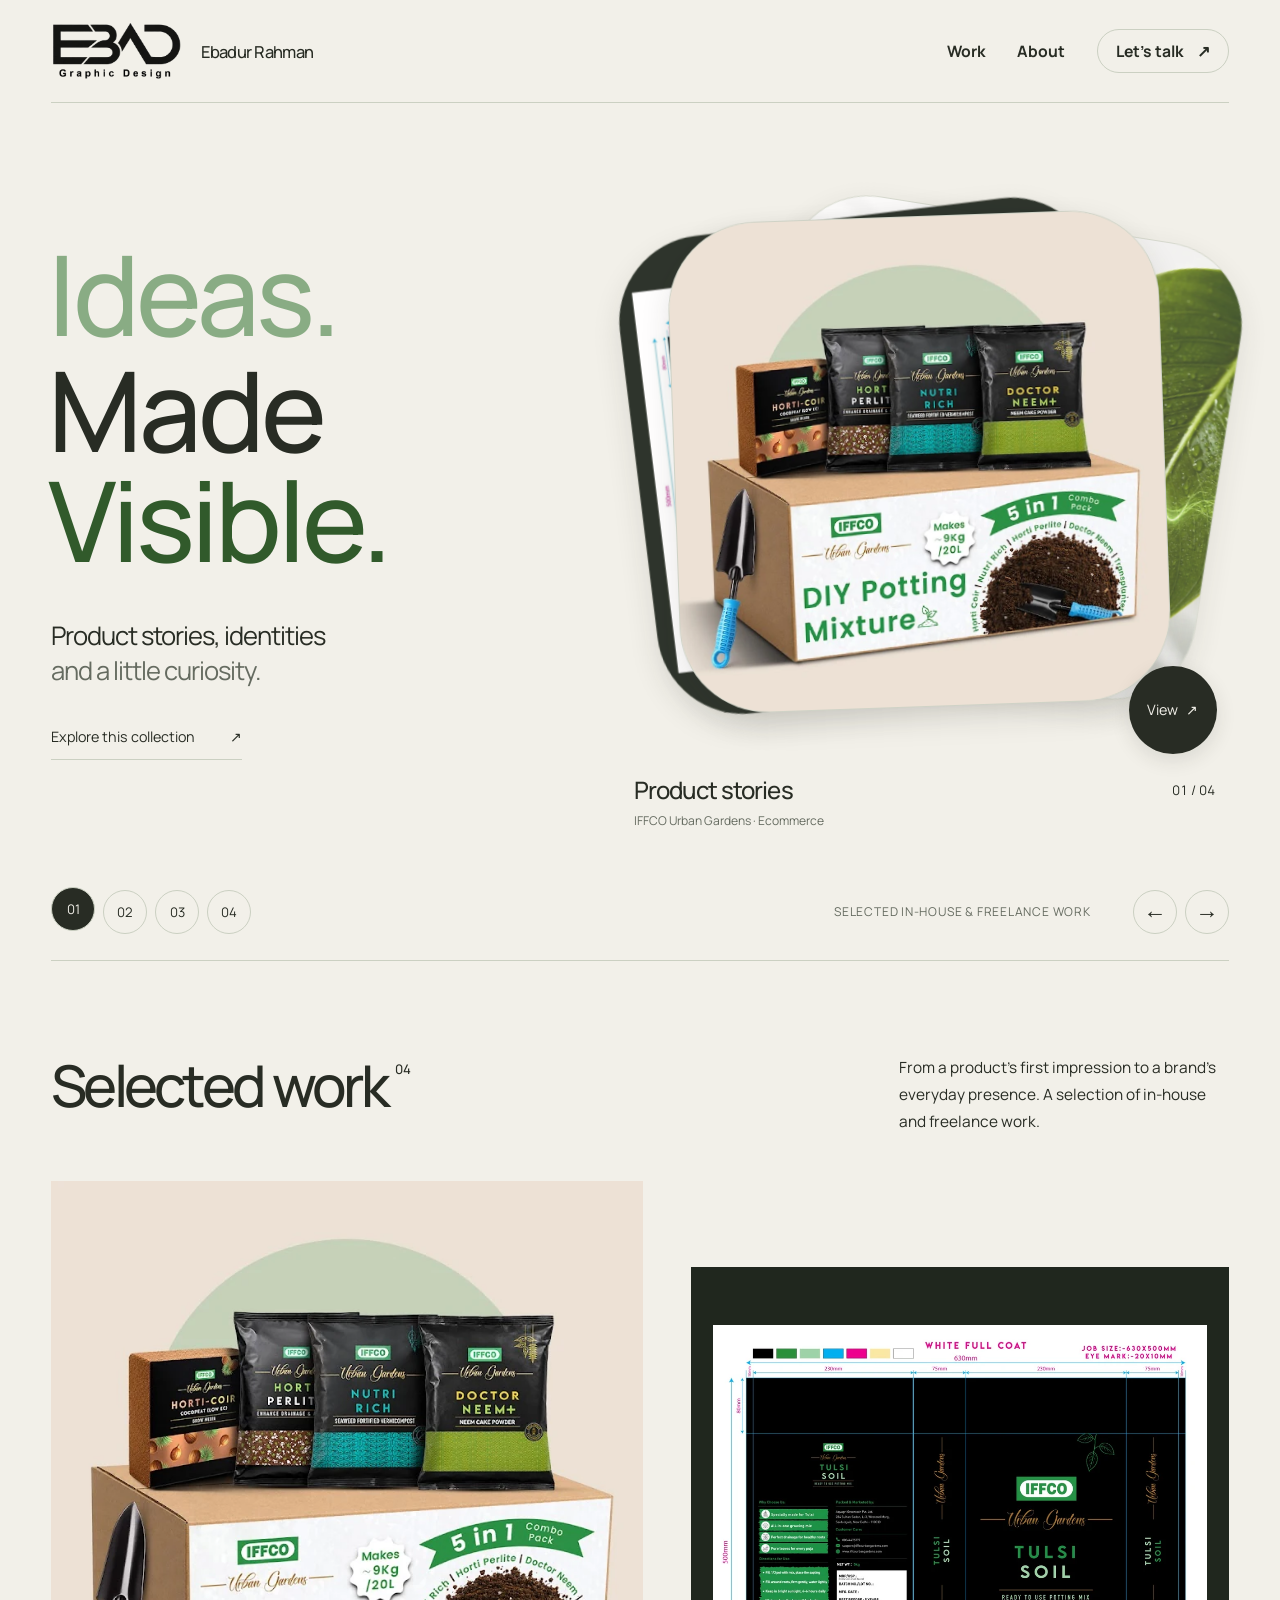
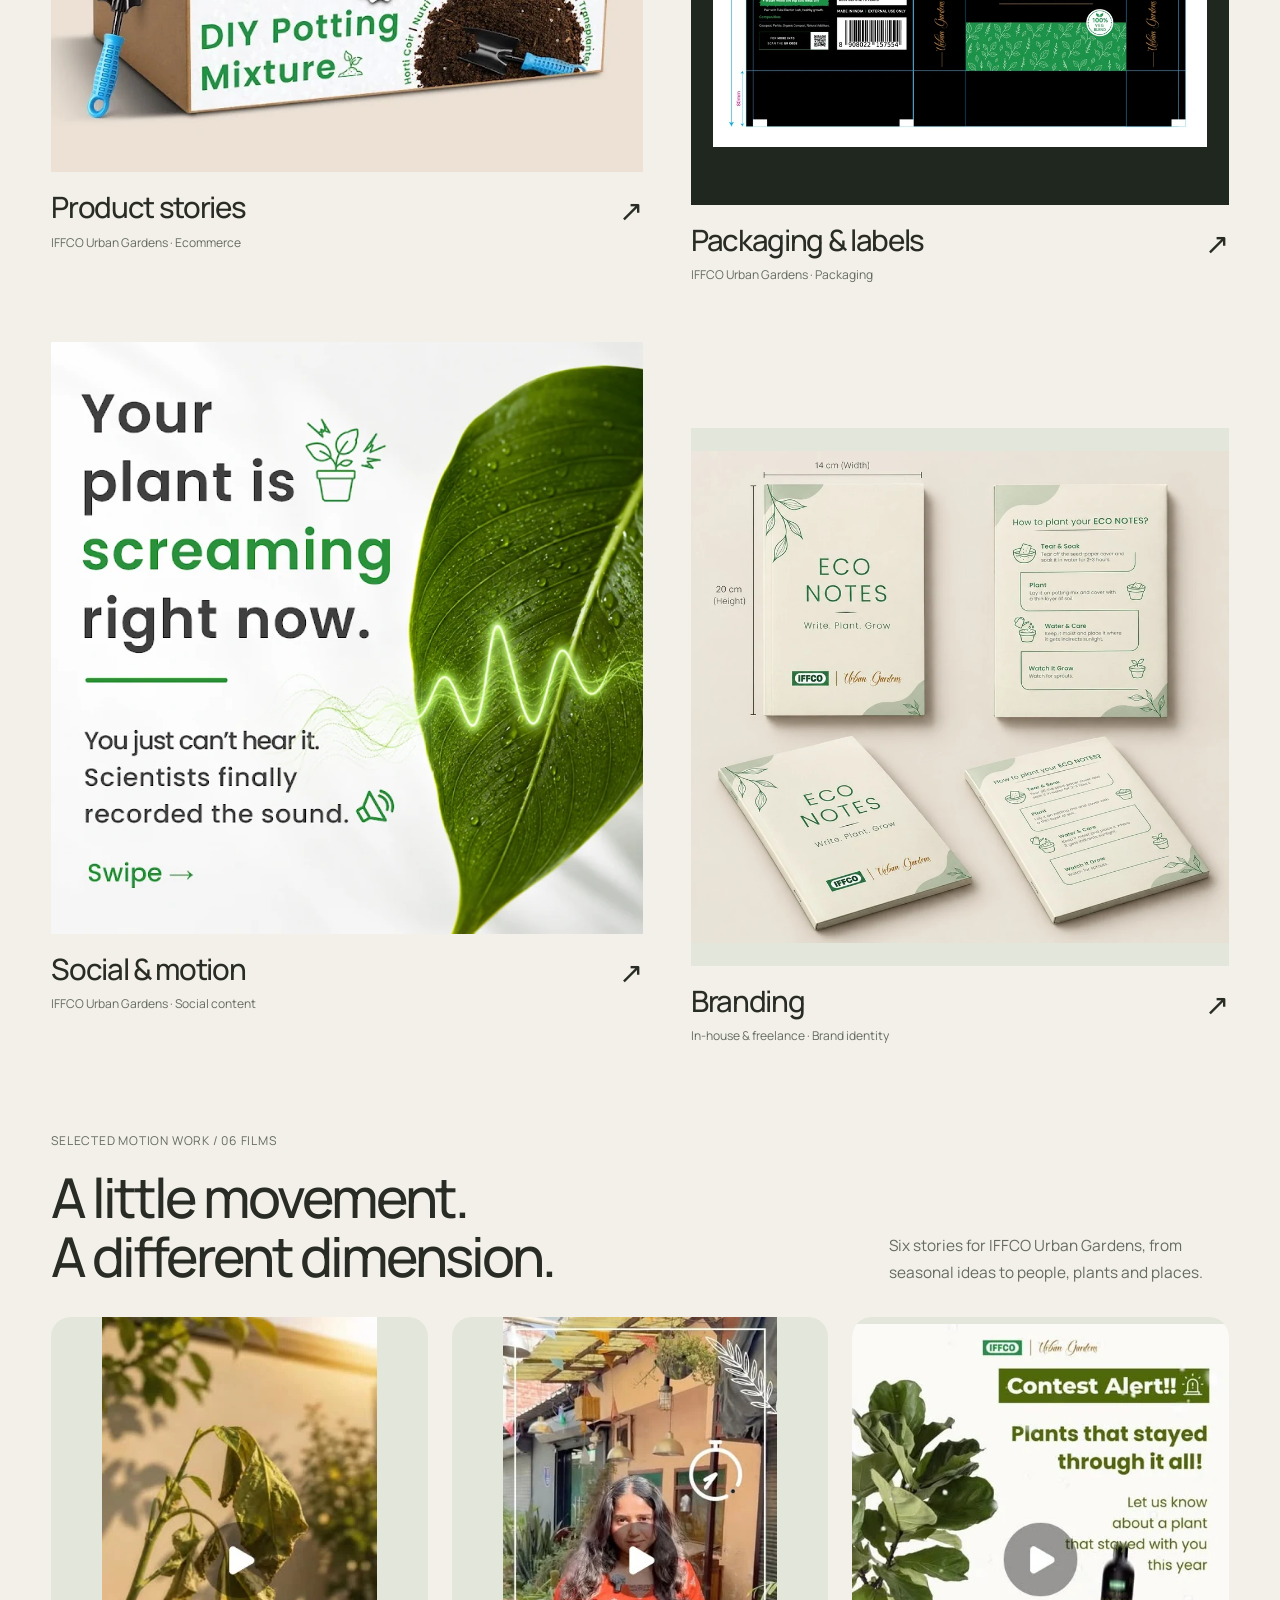
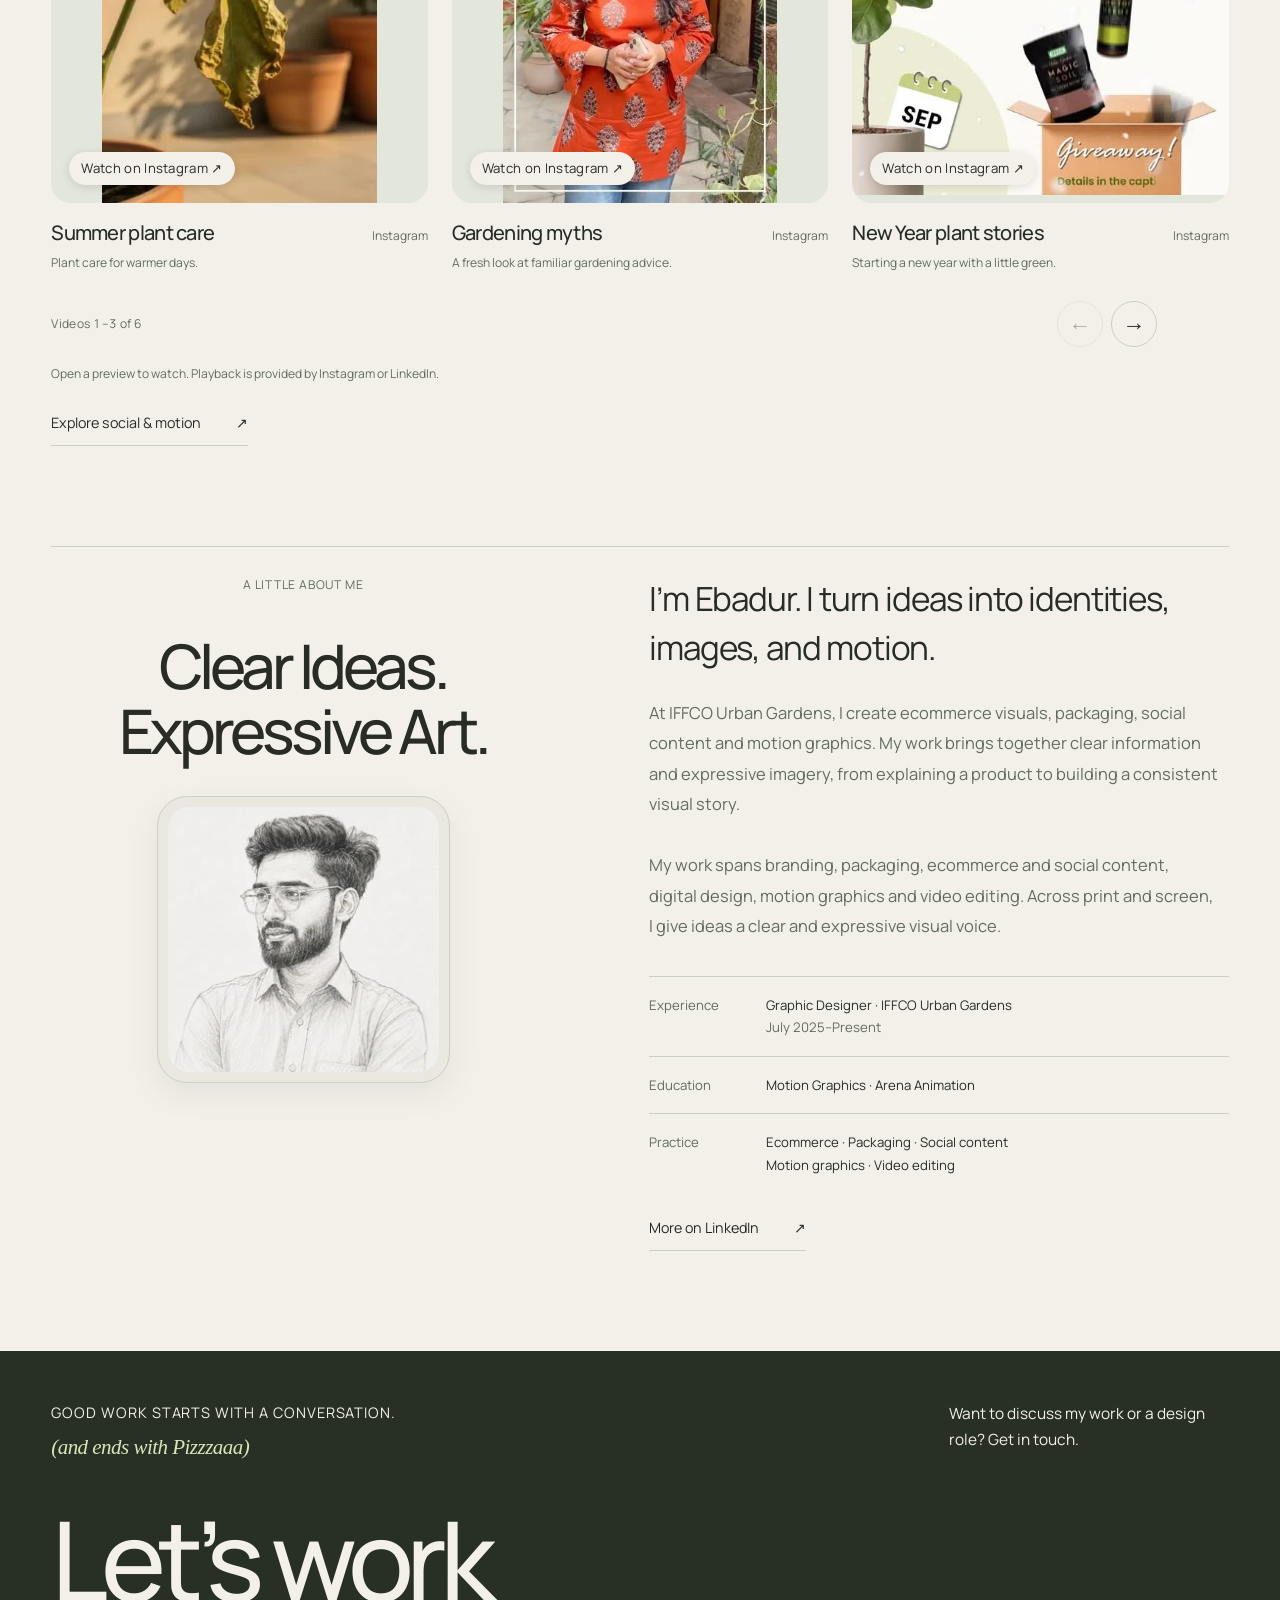
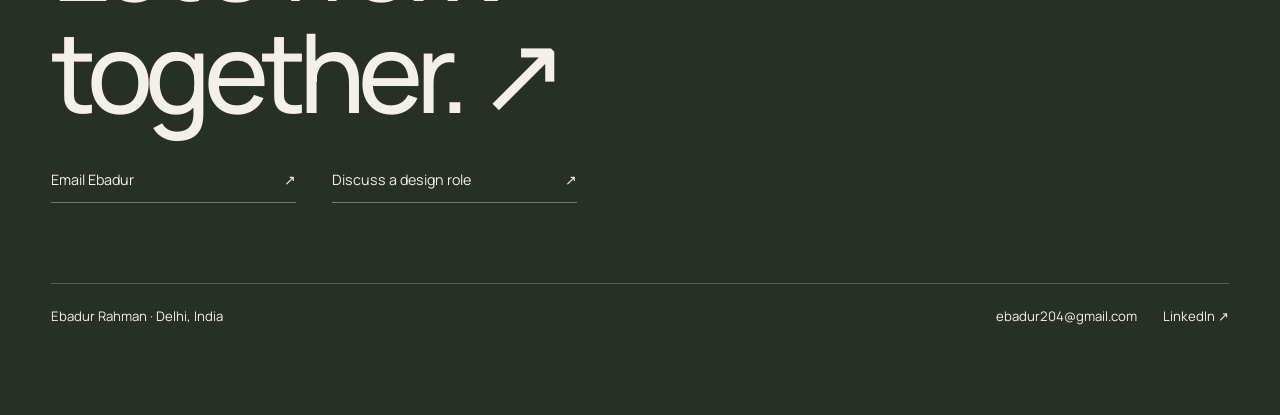
==== commit 49fb8476: "Add files via upload Update Branding cover and restore Packaging" ====
--- a/index.html
+++ b/index.html
@@ -1,8 +1,8 @@
-<!doctype html>
-<html lang="en"><head><meta charset="utf-8"><meta name="viewport" content="width=device-width,initial-scale=1"><meta name="theme-color" content="#f2f0e9"><title>Ebadur Rahman — Graphic Designer &amp; Video Editor</title><meta name="description" content="Graphic design and motion for products and brands. Explore Ebadur Rahman’s ecommerce, packaging, social and identity work."><meta property="og:type" content="website"><meta property="og:title" content="Ebadur Rahman — Graphic Designer &amp; Video Editor"><meta property="og:description" content="Graphic design and motion for products and brands. Explore Ebadur Rahman’s ecommerce, packaging, social and identity work."><meta name="twitter:card" content="summary"><link rel="icon" href="./favicon.svg" type="image/svg+xml"><link rel="preload" href="./assets/manrope-latin.woff2" as="font" type="font/woff2" crossorigin><link rel="stylesheet" href="./styles.css?v=20261007-launch"><link rel="stylesheet" href="./card-previews.css?v=20261007-launch"><link rel="stylesheet" href="./motion-gallery.css?v=20261007-social"><script src="./app.js?v=20261007-launch" defer></script><script src="./card-previews.js?v=20261007-launch" defer></script><script src="./motion-gallery.js?v=20261007-social" defer></script><script src="./hero-words.js?v=20261007-launch" defer></script><link rel="stylesheet" href="./artwork-viewer.css?v=20261007-launch"><script src="./artwork-viewer.js?v=20261007-launch" defer></script><script src="./return-control.js?v=20261007-launch" defer></script><link rel="stylesheet" href="./social-embeds.css?v=20261007-social"><script src="./social-embeds.js?v=20261007-social" defer></script></head><body data-base="./" id="top"><a class="skip-link" href="#main">Skip to content</a><div class="read-progress" aria-hidden="true"></div>
-<header class="site-header wrap"><a class="logo" href="./" aria-label="Ebadur Rahman — home"><span class="logo-mark" data-logo-index="0"><span class="logo-frame" data-logo-active="true" aria-hidden="true"><img src="./assets/display/logo-graphic-design-400.webp" width="400" height="185" alt="" decoding="async"></span><span class="logo-frame" data-logo-active="false" aria-hidden="true"><img src="./assets/display/logo-motion-graphics-400.webp" width="400" height="185" alt="" decoding="async"></span><span class="logo-frame" data-logo-active="false" aria-hidden="true"><img src="./assets/display/logo-uiux-400.webp" width="400" height="185" alt="" decoding="async"></span></span><span class="header-name">Ebadur Rahman</span></a><nav class="site-nav" aria-label="Main navigation"><a href="./#work">Work</a><a href="./#about">About</a><a class="pill" href="#contact">Let’s talk <span class="arrow" aria-hidden="true">↗</span></a></nav></header><main id="main"><section class="hero wrap" aria-labelledby="hero-title"><div class="hero-copy"><h1 id="hero-title" aria-label="Ideas. Made Visual."><span class="text-mask" aria-hidden="true"><span class="hero-ideas">Ideas.</span></span><span class="text-mask" aria-hidden="true"><span>Made <span class="hero-visual" data-hero-words aria-hidden="true"><span class="hero-word" data-hero-word data-word-active="true">Visual.</span><span class="hero-word" data-hero-word data-word-active="false">Visible.</span><span class="hero-word" data-hero-word data-word-active="false">Visceral.</span></span></span></span></h1><p class="hero-intro">Product stories, identities<br><span>and a little curiosity.</span></p><a class="text-link" href="work/product-stories/" data-selected-link data-project-link>Explore this collection <span class="arrow" aria-hidden="true">↗</span></a></div><div class="artwork-feature" data-deck><div class="artwork-stage" aria-label="Selected artwork stack. Use the numbered controls to explore collections."><div class="artwork-deck"><div class="deck-layer" data-depth="2" data-kind="social" aria-hidden="true"><img src="./assets/social-1.webp" srcset="./assets/social-1-480.webp 480w, ./assets/social-1.webp 720w" sizes="(max-width: 720px) 90vw, 46vw" width="720" height="720" alt="" class="" loading="eager" decoding="async"></div><div class="deck-layer" data-depth="1" data-kind="packaging" aria-hidden="true"><img src="./assets/display/packaging-tulsi-soil-960.webp" sizes="(max-width: 720px) 90vw, 46vw" width="1600" height="1367" alt="" class="" loading="eager" decoding="async"  srcset="./assets/display/packaging-tulsi-soil-480.webp 480w, ./assets/display/packaging-tulsi-soil-960.webp 960w, ./assets/display/packaging-tulsi-soil-1600.webp 1600w"></div><div class="deck-layer" data-depth="0" data-kind="product"><img src="./assets/ecommerce-1.webp" srcset="./assets/ecommerce-1-480.webp 480w, ./assets/ecommerce-1.webp 720w" sizes="(max-width: 720px) 90vw, 46vw" width="720" height="720" alt="IFFCO Urban Gardens DIY Potting Mixture packs in a cream and sage product composition" class="" fetchpriority="high" decoding="async"></div></div><a class="view-orb" href="work/product-stories/" data-selected-link data-project-link aria-label="View Product stories">View <span aria-hidden="true">↗</span></a></div><div class="artwork-caption" aria-live="polite" aria-atomic="true"><div><h2 data-title>Product stories</h2><p data-meta>IFFCO Urban Gardens · Ecommerce</p></div><span class="counter" data-counter>01 / 04</span></div></div></section><div class="deck-controls wrap js-only"><div class="deck-tabs" role="group" aria-label="Choose a collection"><button type="button" data-select="0" aria-label="01 Product stories" aria-pressed="true">01</button><button type="button" data-select="1" aria-label="02 Packaging &amp; labels" aria-pressed="false">02</button><button type="button" data-select="2" aria-label="03 Social &amp; motion" aria-pressed="false">03</button><button type="button" data-select="3" aria-label="04 Branding" aria-pressed="false">04</button></div><span class="eyebrow muted">Selected in-house &amp; freelance work</span><div class="deck-arrows"><button type="button" data-step="-1" aria-label="Previous collection">←</button><button type="button" data-step="1" aria-label="Next collection">→</button></div></div>
-<section class="section wrap" id="work" aria-labelledby="work-title"><div class="section-heading" data-reveal><h2 id="work-title">Selected work<sup aria-hidden="true">04</sup></h2><p>From a product’s first impression to a brand’s everyday presence. A selection of in-house and freelance work.</p></div><div class="work-grid"><a class="work-card" href="work/product-stories/" data-project-link data-reveal data-preview><span class="work-art product"><img src="./assets/ecommerce-1.webp" srcset="./assets/ecommerce-1-480.webp 480w, ./assets/ecommerce-1.webp 720w" sizes="(max-width: 720px) 90vw, 46vw" width="720" height="720" alt="IFFCO Urban Gardens DIY Potting Mixture packs in a cream and sage product composition" class="work-cover work-preview-frame" data-preview-frame="0" data-preview-current="true" loading="lazy" decoding="async"><img data-preview-src="./assets/ecommerce-4.webp" data-preview-srcset="./assets/ecommerce-4-480.webp 480w, ./assets/ecommerce-4.webp 720w" sizes="(max-width: 720px) 90vw, 46vw" width="720" height="720" alt="" aria-hidden="true" class="work-alternate work-preview-frame" data-preview-frame="1" data-preview-current="false" loading="lazy" decoding="async"><img data-preview-src="./assets/ecommerce-6.webp" data-preview-srcset="./assets/ecommerce-6-480.webp 480w, ./assets/ecommerce-6.webp 720w" sizes="(max-width: 720px) 90vw, 46vw" width="720" height="720" alt="" aria-hidden="true" class="work-preview work-preview-frame" data-preview-frame="2" data-preview-current="false" loading="lazy" decoding="async"><span class="work-open" aria-hidden="true">Explore More <span>↗</span></span></span><div class="work-info"><h3>Product stories</h3><p>IFFCO Urban Gardens · Ecommerce</p><span class="arrow" aria-hidden="true">↗</span></div></a><a class="work-card" href="work/packaging-labels/" data-project-link data-reveal data-preview><span class="work-art packaging"><img src="./assets/display/packaging-tulsi-soil-960.webp" sizes="(max-width: 720px) 90vw, 46vw" width="1600" height="1367" alt="IFFCO Tulsi Soil packaging layout in black and green with front, back, side panels and print guides" class="work-cover work-preview-frame" loading="lazy" decoding="async" data-preview-frame="0" data-preview-current="true" srcset="./assets/display/packaging-tulsi-soil-480.webp 480w, ./assets/display/packaging-tulsi-soil-960.webp 960w, ./assets/display/packaging-tulsi-soil-1600.webp 1600w"><img data-preview-src="./assets/display/packaging-epsom-salt-960.webp" sizes="(max-width: 720px) 90vw, 46vw" width="5000" height="4273" alt="" class="work-alternate work-preview-frame" loading="lazy" decoding="async" data-preview-frame="1" data-preview-current="false" data-preview-srcset="./assets/display/packaging-epsom-salt-480.webp 480w, ./assets/display/packaging-epsom-salt-960.webp 960w, ./assets/display/packaging-epsom-salt-1600.webp 1600w, ./assets/display/packaging-epsom-salt-2160.webp 2160w"><img data-preview-src="./assets/display/packaging-npk-960.webp" sizes="(max-width: 720px) 90vw, 46vw" width="1600" height="540" alt="" class="work-alternate work-preview-frame" loading="lazy" decoding="async" data-preview-frame="2" data-preview-current="false" data-preview-srcset="./assets/display/packaging-npk-480.webp 480w, ./assets/display/packaging-npk-960.webp 960w, ./assets/display/packaging-npk-1600.webp 1600w"><span class="work-open" aria-hidden="true">Explore More <span>↗</span></span></span><div class="work-info"><h3>Packaging &amp; labels</h3><p>IFFCO Urban Gardens · Packaging</p><span class="arrow" aria-hidden="true">↗</span></div></a><a class="work-card" href="work/social-motion/" data-project-link data-reveal data-preview><span class="work-art social"><img src="./assets/social-1.webp" srcset="./assets/social-1-480.webp 480w, ./assets/social-1.webp 720w" sizes="(max-width: 720px) 90vw, 46vw" width="720" height="720" alt="Green leaf and a luminous waveform beside the headline Your plant is screaming right now" class="work-cover work-preview-frame" data-preview-frame="0" data-preview-current="true" loading="lazy" decoding="async"><img data-preview-src="./assets/social-2.webp" data-preview-srcset="./assets/social-2-480.webp 480w, ./assets/social-2.webp 720w" sizes="(max-width: 720px) 90vw, 46vw" width="720" height="720" alt="" aria-hidden="true" class="work-alternate work-preview-frame" data-preview-frame="1" data-preview-current="false" loading="lazy" decoding="async"><img data-preview-src="./assets/social-3.webp" data-preview-srcset="./assets/social-3-480.webp 480w, ./assets/social-3.webp 720w" sizes="(max-width: 720px) 90vw, 46vw" width="720" height="720" alt="" aria-hidden="true" class="work-preview work-preview-frame" data-preview-frame="2" data-preview-current="false" loading="lazy" decoding="async"><span class="work-open" aria-hidden="true">Explore More <span>↗</span></span></span><div class="work-info"><h3>Social &amp; motion</h3><p>IFFCO Urban Gardens · Social content</p><span class="arrow" aria-hidden="true">↗</span></div></a><a class="work-card" href="work/bright-edge/" data-project-link data-reveal data-preview><span class="work-art brand"><img src="./assets/display/branding-yellow-agency-trifold-960.webp" sizes="(max-width: 720px) 90vw, 46vw" width="1600" height="1200" alt="Yellow creative agency brochure mockups in orange and dark teal" class="work-cover work-preview-frame" data-preview-frame="0" data-preview-current="true" loading="lazy" decoding="async" srcset="./assets/display/branding-yellow-agency-trifold-480.webp 480w, ./assets/display/branding-yellow-agency-trifold-960.webp 960w, ./assets/branding-yellow-agency-trifold.jpeg 1600w"><img data-preview-src="./assets/display/branding-red-dash-media-brochure-960.webp" sizes="(max-width: 720px) 90vw, 46vw" width="1600" height="1200" alt="" aria-hidden="true" class="work-alternate work-preview-frame" data-preview-frame="1" data-preview-current="false" loading="lazy" decoding="async" data-preview-srcset="./assets/display/branding-red-dash-media-brochure-480.webp 480w, ./assets/display/branding-red-dash-media-brochure-960.webp 960w, ./assets/display/branding-red-dash-media-brochure-1600.webp 1600w"><img data-preview-src="./assets/display/brightedge-sign-960.webp" sizes="(max-width: 720px) 90vw, 46vw" width="1400" height="1938" alt="" aria-hidden="true" class="work-preview work-preview-frame" data-preview-frame="2" data-preview-current="false" loading="lazy" decoding="async" data-preview-srcset="./assets/display/brightedge-sign-480.webp 480w, ./assets/display/brightedge-sign-960.webp 960w, ./assets/display/brightedge-sign-1400.webp 1400w"><span class="work-open" aria-hidden="true">Explore More <span>↗</span></span></span><div class="work-info"><h3>Branding</h3><p>Freelance · Brand identity</p><span class="arrow" aria-hidden="true">↗</span></div></a></div></section>
-<section class="film-gallery wrap" id="motion" aria-labelledby="home-motion-title" data-motion-gallery><div class="film-gallery-heading"><div><p class="eyebrow muted">Selected motion work / 07 films</p><h2 id="home-motion-title">A little movement.<br>A different dimension.</h2></div><p>Seven stories for IFFCO Urban Gardens, from seasonal ideas to people, plants and places.</p></div><p class="sr-only" id="home-motion-help">When this gallery is focused, use the left and right arrow keys to scroll between videos. Open a preview to watch its original social post.</p><div class="motion-rail" id="home-motion-rail" data-motion-rail role="group" aria-label="Seven selected films" aria-describedby="home-motion-help" tabindex="0"><article class="motion-card" aria-labelledby="home-film-1-title"><div class="motion-player"><a class="motion-preview" data-social-video data-video-index="0" data-video-title="Flowers for Men’s Day" data-provider="Instagram" data-embed-src="https://www.instagram.com/p/DRTbIB-DezY/embed/?cr=1&amp;v=14" href="https://www.instagram.com/p/DRTbIB-DezY/" target="_blank" rel="noopener noreferrer" aria-label="Watch Flowers for Men’s Day on Instagram"><img src="./assets/social-video-01.webp" alt="Preview of Flowers for Men’s Day" width="360" height="640" loading="lazy" decoding="async"><span class="motion-preview-label">Watch on Instagram ↗</span></a></div><div class="motion-card-heading"><h3 id="home-film-1-title">Flowers for Men’s Day</h3><span class="motion-platform">Instagram</span></div><p class="motion-card-meta">A little appreciation, in bloom.</p></article><article class="motion-card" aria-labelledby="home-film-2-title"><div class="motion-player"><a class="motion-preview" data-social-video data-video-index="1" data-video-title="Summer plant care" data-provider="Instagram" data-embed-src="https://www.instagram.com/p/DZB9IclFeFu/embed/?cr=1&amp;v=14" href="https://www.instagram.com/reel/DZB9IclFeFu/" target="_blank" rel="noopener noreferrer" aria-label="Watch Summer plant care on Instagram"><img src="./assets/social-video-02.webp" alt="Preview of Summer plant care" width="361" height="640" loading="lazy" decoding="async"><span class="motion-preview-label">Watch on Instagram ↗</span></a></div><div class="motion-card-heading"><h3 id="home-film-2-title">Summer plant care</h3><span class="motion-platform">Instagram</span></div><p class="motion-card-meta">Plant care for warmer days.</p></article><article class="motion-card" aria-labelledby="home-film-3-title"><div class="motion-player"><a class="motion-preview" data-social-video data-video-index="2" data-video-title="Gardening myths" data-provider="Instagram" data-embed-src="https://www.instagram.com/p/DZmBWjbIF2E/embed/?cr=1&amp;v=14" href="https://www.instagram.com/reel/DZmBWjbIF2E/" target="_blank" rel="noopener noreferrer" aria-label="Watch Gardening myths on Instagram"><img src="./assets/social-video-03.webp" alt="Preview of Gardening myths" width="360" height="640" loading="lazy" decoding="async"><span class="motion-preview-label">Watch on Instagram ↗</span></a></div><div class="motion-card-heading"><h3 id="home-film-3-title">Gardening myths</h3><span class="motion-platform">Instagram</span></div><p class="motion-card-meta">A fresh look at familiar gardening advice.</p></article><article class="motion-card" aria-labelledby="home-film-4-title"><div class="motion-player"><a class="motion-preview" data-social-video data-video-index="3" data-video-title="New Year plant stories" data-provider="Instagram" data-embed-src="https://www.instagram.com/p/DStzoTmDAmr/embed/?cr=1&amp;v=14" href="https://www.instagram.com/reel/DStzoTmDAmr/" target="_blank" rel="noopener noreferrer" aria-label="Watch New Year plant stories on Instagram"><img src="./assets/social-video-04.webp" alt="Preview of New Year plant stories" width="512" height="640" loading="lazy" decoding="async"><span class="motion-preview-label">Watch on Instagram ↗</span></a></div><div class="motion-card-heading"><h3 id="home-film-4-title">New Year plant stories</h3><span class="motion-platform">Instagram</span></div><p class="motion-card-meta">Starting a new year with a little green.</p></article><article class="motion-card" aria-labelledby="home-film-5-title"><div class="motion-player"><a class="motion-preview" data-social-video data-video-index="4" data-video-title="Gardens through Gardeners’ Lens" data-provider="LinkedIn" data-embed-src="https://www.linkedin.com/embed/feed/update/urn:li:activity:7495807704121167872?compact=true" href="https://www.linkedin.com/posts/iffcourbangardens_gardens-through-gardeners-lens-world-photography-activity-7495807704121167872-G7z3" target="_blank" rel="noopener noreferrer" aria-label="Watch Gardens through Gardeners’ Lens on LinkedIn"><img src="./assets/social-video-05.webp" alt="Preview of Gardens through Gardeners’ Lens" width="540" height="960" loading="lazy" decoding="async"><span class="motion-preview-label">Watch on LinkedIn ↗</span></a></div><div class="motion-card-heading"><h3 id="home-film-5-title">Gardens through Gardeners’ Lens</h3><span class="motion-platform">LinkedIn</span></div><p class="motion-card-meta">World Photography Day.</p></article><article class="motion-card" aria-labelledby="home-film-6-title"><div class="motion-player"><a class="motion-preview" data-social-video data-video-index="5" data-video-title="A greener workstation" data-provider="LinkedIn" data-embed-src="https://www.linkedin.com/embed/feed/update/urn:li:activity:7461013797382553601?compact=true" href="https://www.linkedin.com/posts/iffcourbangardens_indias-summers-vs-wrokstation-activity-7461013797382553601-vaxZ" target="_blank" rel="noopener noreferrer" aria-label="Watch A greener workstation on LinkedIn"><img src="./assets/social-video-06.webp" alt="Preview of A greener workstation" width="720" height="792" loading="lazy" decoding="async"><span class="motion-preview-label">Watch on LinkedIn ↗</span></a></div><div class="motion-card-heading"><h3 id="home-film-6-title">A greener workstation</h3><span class="motion-platform">LinkedIn</span></div><p class="motion-card-meta">India’s summers, workspaces and greenery.</p></article><article class="motion-card" aria-labelledby="home-film-7-title"><div class="motion-player"><a class="motion-preview" data-social-video data-video-index="6" data-video-title="The Garden Nest" data-provider="LinkedIn" data-embed-src="https://www.linkedin.com/embed/feed/update/urn:li:activity:7453312917422149632?compact=true" href="https://www.linkedin.com/posts/iffcourbangardens_murali-krishna-founder-of-the-garden-nest-activity-7453312917422149632-hyEy" target="_blank" rel="noopener noreferrer" aria-label="Watch The Garden Nest on LinkedIn"><img src="./assets/social-video-07.webp" alt="Preview of The Garden Nest" width="698" height="960" loading="lazy" decoding="async"><span class="motion-preview-label">Watch on LinkedIn ↗</span></a></div><div class="motion-card-heading"><h3 id="home-film-7-title">The Garden Nest</h3><span class="motion-platform">LinkedIn</span></div><p class="motion-card-meta">Murali Krishna shares his IFFCO Urban Gardens experience.</p></article></div><div class="motion-rail-controls" hidden><p class="motion-rail-status" data-motion-status role="status" aria-live="polite" aria-atomic="true">7 videos</p><div class="motion-rail-buttons"><button class="motion-rail-button" type="button" data-motion-prev aria-label="Previous video" aria-controls="home-motion-rail" disabled>←</button><button class="motion-rail-button" type="button" data-motion-next aria-label="Next video" aria-controls="home-motion-rail">→</button></div></div><p class="film-gallery-note">Open a preview to watch. Playback is provided by Instagram or LinkedIn.</p><a class="text-link film-gallery-link" href="./work/social-motion/">Explore social &amp; motion <span class="arrow" aria-hidden="true">↗</span></a></section>
-<section class="about wrap" id="about" aria-labelledby="about-title"><div class="about-identity" data-reveal><p class="eyebrow muted">A little about me</p><h2 id="about-title">Clear Ideas.<br>Expressive Art.</h2><figure class="about-portrait"><img src="./assets/display/ebadur-portrait-277.webp" alt="Black-and-white illustrated portrait of Ebadur Rahman" width="277" height="271" loading="lazy" decoding="async"></figure></div><div data-reveal><p class="about-intro">I’m Ebadur. I turn ideas into identities, images, and motion.</p><p class="about-description">At IFFCO Urban Gardens, I create ecommerce visuals, packaging, social content and motion graphics. My work brings together clear information and expressive imagery, from explaining a product to building a consistent visual story.<br><br>My work spans branding, packaging, ecommerce and social content, digital design, motion graphics and video editing. Across print and screen, I give ideas a clear and expressive visual voice.</p><dl class="facts"><div><dt>Experience</dt><dd>Graphic Designer · IFFCO Urban Gardens<br><span class="muted">July 2025–Present</span></dd></div><div><dt>Education</dt><dd>Motion Graphics · Arena Animation</dd></div><div><dt>Practice</dt><dd>Ecommerce · Packaging · Social content<br>Motion graphics · Video editing</dd></div></dl><a class="text-link" href="https://www.linkedin.com/in/ebadur-rahman-415523361" target="_blank" rel="noopener noreferrer">More on LinkedIn <span class="arrow" aria-hidden="true">↗</span></a></div></section></main><footer class="contact" id="contact"><div class="wrap"><div class="contact-top"><p class="eyebrow">Good work starts with a conversation.<span class="contact-aside">(and ends with Pizzzaaa)</span></p><p>Want to discuss my work or a design role? Get in touch.</p></div><h2>Let’s work<span>together. <span aria-hidden="true" style="display:inline">↗</span></span></h2><div class="contact-actions"><a class="text-link" href="mailto:ebadur204@gmail.com">Email Ebadur <span class="arrow" aria-hidden="true">↗</span></a><a class="text-link" href="mailto:ebadur204@gmail.com?subject=Let%E2%80%99s%20discuss%20a%20design%20role">Discuss a design role <span class="arrow" aria-hidden="true">↗</span></a></div><div class="footer-bottom"><span>Ebadur Rahman · Delhi, India</span><div class="footer-links"><a href="mailto:ebadur204@gmail.com">ebadur204@gmail.com</a><a href="https://www.linkedin.com/in/ebadur-rahman-415523361" target="_blank" rel="noopener noreferrer">LinkedIn ↗</a></div></div></div></footer>
-<a class="floating-return" hidden href="#top" aria-label="Back to top" title="Back to top"><svg viewBox="0 0 24 24" aria-hidden="true"><path d="M12 20V4m-7 7 7-7 7 7"/></svg></a>
+<!doctype html>
+<html lang="en"><head><meta charset="utf-8"><meta name="viewport" content="width=device-width,initial-scale=1"><meta name="theme-color" content="#f2f0e9"><title>Ebadur Rahman — Graphic Designer &amp; Video Editor</title><meta name="description" content="Graphic design and motion for products and brands. Explore Ebadur Rahman’s ecommerce, packaging, social and identity work."><meta property="og:type" content="website"><meta property="og:title" content="Ebadur Rahman — Graphic Designer &amp; Video Editor"><meta property="og:description" content="Graphic design and motion for products and brands. Explore Ebadur Rahman’s ecommerce, packaging, social and identity work."><meta name="twitter:card" content="summary"><link rel="icon" href="./favicon.svg" type="image/svg+xml"><link rel="preload" href="./assets/manrope-latin.woff2" as="font" type="font/woff2" crossorigin><link rel="stylesheet" href="./styles.css?v=20261007-launch"><link rel="stylesheet" href="./card-previews.css?v=20261007-launch"><link rel="stylesheet" href="./motion-gallery.css?v=20261007-social"><script src="./app.js?v=20261007-launch" defer></script><script src="./card-previews.js?v=20261007-launch" defer></script><script src="./motion-gallery.js?v=20261007-social" defer></script><script src="./hero-words.js?v=20261007-launch" defer></script><link rel="stylesheet" href="./artwork-viewer.css?v=20261007-launch"><script src="./artwork-viewer.js?v=20261007-launch" defer></script><script src="./return-control.js?v=20261007-launch" defer></script><link rel="stylesheet" href="./social-embeds.css?v=20261007-social"><script src="./social-embeds.js?v=20261007-social" defer></script></head><body data-base="./" id="top"><a class="skip-link" href="#main">Skip to content</a><div class="read-progress" aria-hidden="true"></div>
+<header class="site-header wrap"><a class="logo" href="./" aria-label="Ebadur Rahman — home"><span class="logo-mark" data-logo-index="0"><span class="logo-frame" data-logo-active="true" aria-hidden="true"><img src="./assets/display/logo-graphic-design-400.webp" width="400" height="185" alt="" decoding="async"></span><span class="logo-frame" data-logo-active="false" aria-hidden="true"><img src="./assets/display/logo-motion-graphics-400.webp" width="400" height="185" alt="" decoding="async"></span><span class="logo-frame" data-logo-active="false" aria-hidden="true"><img src="./assets/display/logo-uiux-400.webp" width="400" height="185" alt="" decoding="async"></span></span><span class="header-name">Ebadur Rahman</span></a><nav class="site-nav" aria-label="Main navigation"><a href="./#work">Work</a><a href="./#about">About</a><a class="pill" href="#contact">Let’s talk <span class="arrow" aria-hidden="true">↗</span></a></nav></header><main id="main"><section class="hero wrap" aria-labelledby="hero-title"><div class="hero-copy"><h1 id="hero-title" aria-label="Ideas. Made Visual."><span class="text-mask" aria-hidden="true"><span class="hero-ideas">Ideas.</span></span><span class="text-mask" aria-hidden="true"><span>Made <span class="hero-visual" data-hero-words aria-hidden="true"><span class="hero-word" data-hero-word data-word-active="true">Visual.</span><span class="hero-word" data-hero-word data-word-active="false">Visible.</span><span class="hero-word" data-hero-word data-word-active="false">Visceral.</span></span></span></span></h1><p class="hero-intro">Product stories, identities<br><span>and a little curiosity.</span></p><a class="text-link" href="work/product-stories/" data-selected-link data-project-link>Explore this collection <span class="arrow" aria-hidden="true">↗</span></a></div><div class="artwork-feature" data-deck><div class="artwork-stage" aria-label="Selected artwork stack. Use the numbered controls to explore collections."><div class="artwork-deck"><div class="deck-layer" data-depth="2" data-kind="social" aria-hidden="true"><img src="./assets/social-1.webp" srcset="./assets/social-1-480.webp 480w, ./assets/social-1.webp 720w" sizes="(max-width: 720px) 90vw, 46vw" width="720" height="720" alt="" class="" loading="eager" decoding="async"></div><div class="deck-layer" data-depth="1" data-kind="packaging" aria-hidden="true"><img src="./assets/display/packaging-tulsi-soil-960.webp" sizes="(max-width: 720px) 90vw, 46vw" width="1600" height="1367" alt="" class="" loading="eager" decoding="async"  srcset="./assets/display/packaging-tulsi-soil-480.webp 480w, ./assets/display/packaging-tulsi-soil-960.webp 960w, ./assets/display/packaging-tulsi-soil-1600.webp 1600w"></div><div class="deck-layer" data-depth="0" data-kind="product"><img src="./assets/ecommerce-1.webp" srcset="./assets/ecommerce-1-480.webp 480w, ./assets/ecommerce-1.webp 720w" sizes="(max-width: 720px) 90vw, 46vw" width="720" height="720" alt="IFFCO Urban Gardens DIY Potting Mixture packs in a cream and sage product composition" class="" fetchpriority="high" decoding="async"></div></div><a class="view-orb" href="work/product-stories/" data-selected-link data-project-link aria-label="View Product stories">View <span aria-hidden="true">↗</span></a></div><div class="artwork-caption" aria-live="polite" aria-atomic="true"><div><h2 data-title>Product stories</h2><p data-meta>IFFCO Urban Gardens · Ecommerce</p></div><span class="counter" data-counter>01 / 04</span></div></div></section><div class="deck-controls wrap js-only"><div class="deck-tabs" role="group" aria-label="Choose a collection"><button type="button" data-select="0" aria-label="01 Product stories" aria-pressed="true">01</button><button type="button" data-select="1" aria-label="02 Packaging &amp; labels" aria-pressed="false">02</button><button type="button" data-select="2" aria-label="03 Social &amp; motion" aria-pressed="false">03</button><button type="button" data-select="3" aria-label="04 Branding" aria-pressed="false">04</button></div><span class="eyebrow muted">Selected in-house &amp; freelance work</span><div class="deck-arrows"><button type="button" data-step="-1" aria-label="Previous collection">←</button><button type="button" data-step="1" aria-label="Next collection">→</button></div></div>
+<section class="section wrap" id="work" aria-labelledby="work-title"><div class="section-heading" data-reveal><h2 id="work-title">Selected work<sup aria-hidden="true">04</sup></h2><p>From a product’s first impression to a brand’s everyday presence. A selection of in-house and freelance work.</p></div><div class="work-grid"><a class="work-card" href="work/product-stories/" data-project-link data-reveal data-preview><span class="work-art product"><img src="./assets/ecommerce-1.webp" srcset="./assets/ecommerce-1-480.webp 480w, ./assets/ecommerce-1.webp 720w" sizes="(max-width: 720px) 90vw, 46vw" width="720" height="720" alt="IFFCO Urban Gardens DIY Potting Mixture packs in a cream and sage product composition" class="work-cover work-preview-frame" data-preview-frame="0" data-preview-current="true" loading="lazy" decoding="async"><img data-preview-src="./assets/ecommerce-4.webp" data-preview-srcset="./assets/ecommerce-4-480.webp 480w, ./assets/ecommerce-4.webp 720w" sizes="(max-width: 720px) 90vw, 46vw" width="720" height="720" alt="" aria-hidden="true" class="work-alternate work-preview-frame" data-preview-frame="1" data-preview-current="false" loading="lazy" decoding="async"><img data-preview-src="./assets/ecommerce-6.webp" data-preview-srcset="./assets/ecommerce-6-480.webp 480w, ./assets/ecommerce-6.webp 720w" sizes="(max-width: 720px) 90vw, 46vw" width="720" height="720" alt="" aria-hidden="true" class="work-preview work-preview-frame" data-preview-frame="2" data-preview-current="false" loading="lazy" decoding="async"><span class="work-open" aria-hidden="true">Explore More <span>↗</span></span></span><div class="work-info"><h3>Product stories</h3><p>IFFCO Urban Gardens · Ecommerce</p><span class="arrow" aria-hidden="true">↗</span></div></a><a class="work-card" href="work/packaging-labels/" data-project-link data-reveal data-preview><span class="work-art packaging"><img src="./assets/display/packaging-tulsi-soil-960.webp" sizes="(max-width: 720px) 90vw, 46vw" width="1600" height="1367" alt="IFFCO Tulsi Soil packaging layout in black and green with front, back, side panels and print guides" class="work-cover work-preview-frame" loading="lazy" decoding="async" data-preview-frame="0" data-preview-current="true" srcset="./assets/display/packaging-tulsi-soil-480.webp 480w, ./assets/display/packaging-tulsi-soil-960.webp 960w, ./assets/display/packaging-tulsi-soil-1600.webp 1600w"><img data-preview-src="./assets/display/packaging-epsom-salt-960.webp" sizes="(max-width: 720px) 90vw, 46vw" width="5000" height="4273" alt="" class="work-alternate work-preview-frame" loading="lazy" decoding="async" data-preview-frame="1" data-preview-current="false" data-preview-srcset="./assets/display/packaging-epsom-salt-480.webp 480w, ./assets/display/packaging-epsom-salt-960.webp 960w, ./assets/display/packaging-epsom-salt-1600.webp 1600w, ./assets/display/packaging-epsom-salt-2160.webp 2160w"><img data-preview-src="./assets/display/packaging-npk-960.webp" sizes="(max-width: 720px) 90vw, 46vw" width="1600" height="540" alt="" class="work-alternate work-preview-frame" loading="lazy" decoding="async" data-preview-frame="2" data-preview-current="false" data-preview-srcset="./assets/display/packaging-npk-480.webp 480w, ./assets/display/packaging-npk-960.webp 960w, ./assets/display/packaging-npk-1600.webp 1600w"><span class="work-open" aria-hidden="true">Explore More <span>↗</span></span></span><div class="work-info"><h3>Packaging &amp; labels</h3><p>IFFCO Urban Gardens · Packaging</p><span class="arrow" aria-hidden="true">↗</span></div></a><a class="work-card" href="work/social-motion/" data-project-link data-reveal data-preview><span class="work-art social"><img src="./assets/social-1.webp" srcset="./assets/social-1-480.webp 480w, ./assets/social-1.webp 720w" sizes="(max-width: 720px) 90vw, 46vw" width="720" height="720" alt="Green leaf and a luminous waveform beside the headline Your plant is screaming right now" class="work-cover work-preview-frame" data-preview-frame="0" data-preview-current="true" loading="lazy" decoding="async"><img data-preview-src="./assets/social-2.webp" data-preview-srcset="./assets/social-2-480.webp 480w, ./assets/social-2.webp 720w" sizes="(max-width: 720px) 90vw, 46vw" width="720" height="720" alt="" aria-hidden="true" class="work-alternate work-preview-frame" data-preview-frame="1" data-preview-current="false" loading="lazy" decoding="async"><img data-preview-src="./assets/social-3.webp" data-preview-srcset="./assets/social-3-480.webp 480w, ./assets/social-3.webp 720w" sizes="(max-width: 720px) 90vw, 46vw" width="720" height="720" alt="" aria-hidden="true" class="work-preview work-preview-frame" data-preview-frame="2" data-preview-current="false" loading="lazy" decoding="async"><span class="work-open" aria-hidden="true">Explore More <span>↗</span></span></span><div class="work-info"><h3>Social &amp; motion</h3><p>IFFCO Urban Gardens · Social content</p><span class="arrow" aria-hidden="true">↗</span></div></a><a class="work-card" href="work/bright-edge/" data-project-link data-reveal data-preview><span class="work-art brand"><img src="./assets/display/branding-plantable-diaries-960.webp" sizes="(max-width: 720px) 90vw, 46vw" width="1312" height="1199" alt="Cream and sage ECO NOTES plantable diary mockups showing front and back covers and planting instructions" class="work-cover work-preview-frame" data-preview-frame="0" data-preview-current="true" loading="lazy" decoding="async" srcset="./assets/display/branding-plantable-diaries-480.webp 480w, ./assets/display/branding-plantable-diaries-960.webp 960w, ./assets/display/branding-plantable-diaries-1312.webp 1312w"><img data-preview-src="./assets/display/branding-red-dash-media-brochure-960.webp" sizes="(max-width: 720px) 90vw, 46vw" width="1600" height="1200" alt="" aria-hidden="true" class="work-alternate work-preview-frame" data-preview-frame="1" data-preview-current="false" loading="lazy" decoding="async" data-preview-srcset="./assets/display/branding-red-dash-media-brochure-480.webp 480w, ./assets/display/branding-red-dash-media-brochure-960.webp 960w, ./assets/display/branding-red-dash-media-brochure-1600.webp 1600w"><img data-preview-src="./assets/display/brightedge-sign-960.webp" sizes="(max-width: 720px) 90vw, 46vw" width="1400" height="1938" alt="" aria-hidden="true" class="work-preview work-preview-frame" data-preview-frame="2" data-preview-current="false" loading="lazy" decoding="async" data-preview-srcset="./assets/display/brightedge-sign-480.webp 480w, ./assets/display/brightedge-sign-960.webp 960w, ./assets/display/brightedge-sign-1400.webp 1400w"><span class="work-open" aria-hidden="true">Explore More <span>↗</span></span></span><div class="work-info"><h3>Branding</h3><p>In-house &amp; freelance · Brand identity</p><span class="arrow" aria-hidden="true">↗</span></div></a></div></section>
+<section class="film-gallery wrap" id="motion" aria-labelledby="home-motion-title" data-motion-gallery><div class="film-gallery-heading"><div><p class="eyebrow muted">Selected motion work / 06 films</p><h2 id="home-motion-title">A little movement.<br>A different dimension.</h2></div><p>Six stories for IFFCO Urban Gardens, from seasonal ideas to people, plants and places.</p></div><p class="sr-only" id="home-motion-help">When this gallery is focused, use the left and right arrow keys to scroll between videos. Open a preview to watch its original social post.</p><div class="motion-rail" id="home-motion-rail" data-motion-rail role="group" aria-label="Six selected films" aria-describedby="home-motion-help" tabindex="0"><article class="motion-card" aria-labelledby="home-film-1-title"><div class="motion-player"><a class="motion-preview" data-social-video data-video-index="0" data-video-title="Summer plant care" data-provider="Instagram" data-embed-src="https://www.instagram.com/p/DZB9IclFeFu/embed/?cr=1&amp;v=14" href="https://www.instagram.com/reel/DZB9IclFeFu/" target="_blank" rel="noopener noreferrer" aria-label="Watch Summer plant care on Instagram"><img src="./assets/social-video-02.webp" alt="Preview of Summer plant care" width="361" height="640" loading="lazy" decoding="async"><span class="motion-preview-label">Watch on Instagram ↗</span></a></div><div class="motion-card-heading"><h3 id="home-film-1-title">Summer plant care</h3><span class="motion-platform">Instagram</span></div><p class="motion-card-meta">Plant care for warmer days.</p></article><article class="motion-card" aria-labelledby="home-film-2-title"><div class="motion-player"><a class="motion-preview" data-social-video data-video-index="1" data-video-title="Gardening myths" data-provider="Instagram" data-embed-src="https://www.instagram.com/p/DZmBWjbIF2E/embed/?cr=1&amp;v=14" href="https://www.instagram.com/reel/DZmBWjbIF2E/" target="_blank" rel="noopener noreferrer" aria-label="Watch Gardening myths on Instagram"><img src="./assets/social-video-03.webp" alt="Preview of Gardening myths" width="360" height="640" loading="lazy" decoding="async"><span class="motion-preview-label">Watch on Instagram ↗</span></a></div><div class="motion-card-heading"><h3 id="home-film-2-title">Gardening myths</h3><span class="motion-platform">Instagram</span></div><p class="motion-card-meta">A fresh look at familiar gardening advice.</p></article><article class="motion-card" aria-labelledby="home-film-3-title"><div class="motion-player"><a class="motion-preview" data-social-video data-video-index="2" data-video-title="New Year plant stories" data-provider="Instagram" data-embed-src="https://www.instagram.com/p/DStzoTmDAmr/embed/?cr=1&amp;v=14" href="https://www.instagram.com/reel/DStzoTmDAmr/" target="_blank" rel="noopener noreferrer" aria-label="Watch New Year plant stories on Instagram"><img src="./assets/social-video-04.webp" alt="Preview of New Year plant stories" width="512" height="640" loading="lazy" decoding="async"><span class="motion-preview-label">Watch on Instagram ↗</span></a></div><div class="motion-card-heading"><h3 id="home-film-3-title">New Year plant stories</h3><span class="motion-platform">Instagram</span></div><p class="motion-card-meta">Starting a new year with a little green.</p></article><article class="motion-card" aria-labelledby="home-film-4-title"><div class="motion-player"><a class="motion-preview" data-social-video data-video-index="3" data-video-title="Gardens through Gardeners’ Lens" data-provider="LinkedIn" data-embed-src="https://www.linkedin.com/embed/feed/update/urn:li:activity:7495807704121167872?compact=true" href="https://www.linkedin.com/posts/iffcourbangardens_gardens-through-gardeners-lens-world-photography-activity-7495807704121167872-G7z3" target="_blank" rel="noopener noreferrer" aria-label="Watch Gardens through Gardeners’ Lens on LinkedIn"><img src="./assets/social-video-05.webp" alt="Preview of Gardens through Gardeners’ Lens" width="540" height="960" loading="lazy" decoding="async"><span class="motion-preview-label">Watch on LinkedIn ↗</span></a></div><div class="motion-card-heading"><h3 id="home-film-4-title">Gardens through Gardeners’ Lens</h3><span class="motion-platform">LinkedIn</span></div><p class="motion-card-meta">World Photography Day.</p></article><article class="motion-card" aria-labelledby="home-film-5-title"><div class="motion-player"><a class="motion-preview" data-social-video data-video-index="4" data-video-title="A greener workstation" data-provider="LinkedIn" data-embed-src="https://www.linkedin.com/embed/feed/update/urn:li:activity:7461013797382553601?compact=true" href="https://www.linkedin.com/posts/iffcourbangardens_indias-summers-vs-wrokstation-activity-7461013797382553601-vaxZ" target="_blank" rel="noopener noreferrer" aria-label="Watch A greener workstation on LinkedIn"><img src="./assets/social-video-06.webp" alt="Preview of A greener workstation" width="720" height="792" loading="lazy" decoding="async"><span class="motion-preview-label">Watch on LinkedIn ↗</span></a></div><div class="motion-card-heading"><h3 id="home-film-5-title">A greener workstation</h3><span class="motion-platform">LinkedIn</span></div><p class="motion-card-meta">India’s summers, workspaces and greenery.</p></article><article class="motion-card" aria-labelledby="home-film-6-title"><div class="motion-player"><a class="motion-preview" data-social-video data-video-index="5" data-video-title="The Garden Nest" data-provider="LinkedIn" data-embed-src="https://www.linkedin.com/embed/feed/update/urn:li:activity:7453312917422149632?compact=true" href="https://www.linkedin.com/posts/iffcourbangardens_murali-krishna-founder-of-the-garden-nest-activity-7453312917422149632-hyEy" target="_blank" rel="noopener noreferrer" aria-label="Watch The Garden Nest on LinkedIn"><img src="./assets/social-video-07.webp" alt="Preview of The Garden Nest" width="698" height="960" loading="lazy" decoding="async"><span class="motion-preview-label">Watch on LinkedIn ↗</span></a></div><div class="motion-card-heading"><h3 id="home-film-6-title">The Garden Nest</h3><span class="motion-platform">LinkedIn</span></div><p class="motion-card-meta">Murali Krishna shares his IFFCO Urban Gardens experience.</p></article></div><div class="motion-rail-controls" hidden><p class="motion-rail-status" data-motion-status role="status" aria-live="polite" aria-atomic="true">6 videos</p><div class="motion-rail-buttons"><button class="motion-rail-button" type="button" data-motion-prev aria-label="Previous video" aria-controls="home-motion-rail" disabled>←</button><button class="motion-rail-button" type="button" data-motion-next aria-label="Next video" aria-controls="home-motion-rail">→</button></div></div><p class="film-gallery-note">Open a preview to watch. Playback is provided by Instagram or LinkedIn.</p><a class="text-link film-gallery-link" href="./work/social-motion/">Explore social &amp; motion <span class="arrow" aria-hidden="true">↗</span></a></section>
+<section class="about wrap" id="about" aria-labelledby="about-title"><div class="about-identity" data-reveal><p class="eyebrow muted">A little about me</p><h2 id="about-title">Clear Ideas.<br>Expressive Art.</h2><figure class="about-portrait"><img src="./assets/display/ebadur-portrait-277.webp" alt="Black-and-white illustrated portrait of Ebadur Rahman" width="277" height="271" loading="lazy" decoding="async"></figure></div><div data-reveal><p class="about-intro">I’m Ebadur. I turn ideas into identities, images, and motion.</p><p class="about-description">At IFFCO Urban Gardens, I create ecommerce visuals, packaging, social content and motion graphics. My work brings together clear information and expressive imagery, from explaining a product to building a consistent visual story.<br><br>My work spans branding, packaging, ecommerce and social content, digital design, motion graphics and video editing. Across print and screen, I give ideas a clear and expressive visual voice.</p><dl class="facts"><div><dt>Experience</dt><dd>Graphic Designer · IFFCO Urban Gardens<br><span class="muted">July 2025–Present</span></dd></div><div><dt>Education</dt><dd>Motion Graphics · Arena Animation</dd></div><div><dt>Practice</dt><dd>Ecommerce · Packaging · Social content<br>Motion graphics · Video editing</dd></div></dl><a class="text-link" href="https://www.linkedin.com/in/ebadur-rahman-415523361" target="_blank" rel="noopener noreferrer">More on LinkedIn <span class="arrow" aria-hidden="true">↗</span></a></div></section></main><footer class="contact" id="contact"><div class="wrap"><div class="contact-top"><p class="eyebrow">Good work starts with a conversation.<span class="contact-aside">(and ends with Pizzzaaa)</span></p><p>Want to discuss my work or a design role? Get in touch.</p></div><h2>Let’s work<span>together. <span aria-hidden="true" style="display:inline">↗</span></span></h2><div class="contact-actions"><a class="text-link" href="mailto:ebadur204@gmail.com">Email Ebadur <span class="arrow" aria-hidden="true">↗</span></a><a class="text-link" href="mailto:ebadur204@gmail.com?subject=Let%E2%80%99s%20discuss%20a%20design%20role">Discuss a design role <span class="arrow" aria-hidden="true">↗</span></a></div><div class="footer-bottom"><span>Ebadur Rahman · Delhi, India</span><div class="footer-links"><a href="mailto:ebadur204@gmail.com">ebadur204@gmail.com</a><a href="https://www.linkedin.com/in/ebadur-rahman-415523361" target="_blank" rel="noopener noreferrer">LinkedIn ↗</a></div></div></div></footer>
+<a class="floating-return" hidden href="#top" aria-label="Back to top" title="Back to top"><svg viewBox="0 0 24 24" aria-hidden="true"><path d="M12 20V4m-7 7 7-7 7 7"/></svg></a>
 <dialog class="art-dialog" aria-label="Artwork viewer"><div class="dialog-top"><p data-dialog-caption aria-live="polite"></p><button type="button" class="dialog-close" data-dialog-close aria-label="Close artwork viewer">Close ×</button></div><img class="dialog-image" alt=""><div class="dialog-bottom"><span data-dialog-count aria-live="polite"></span><div class="dialog-controls"><button class="circle-button" type="button" data-dialog-prev aria-label="Previous artwork">←</button><button class="circle-button" type="button" data-dialog-next aria-label="Next artwork">→</button></div></div></dialog></body></html>
